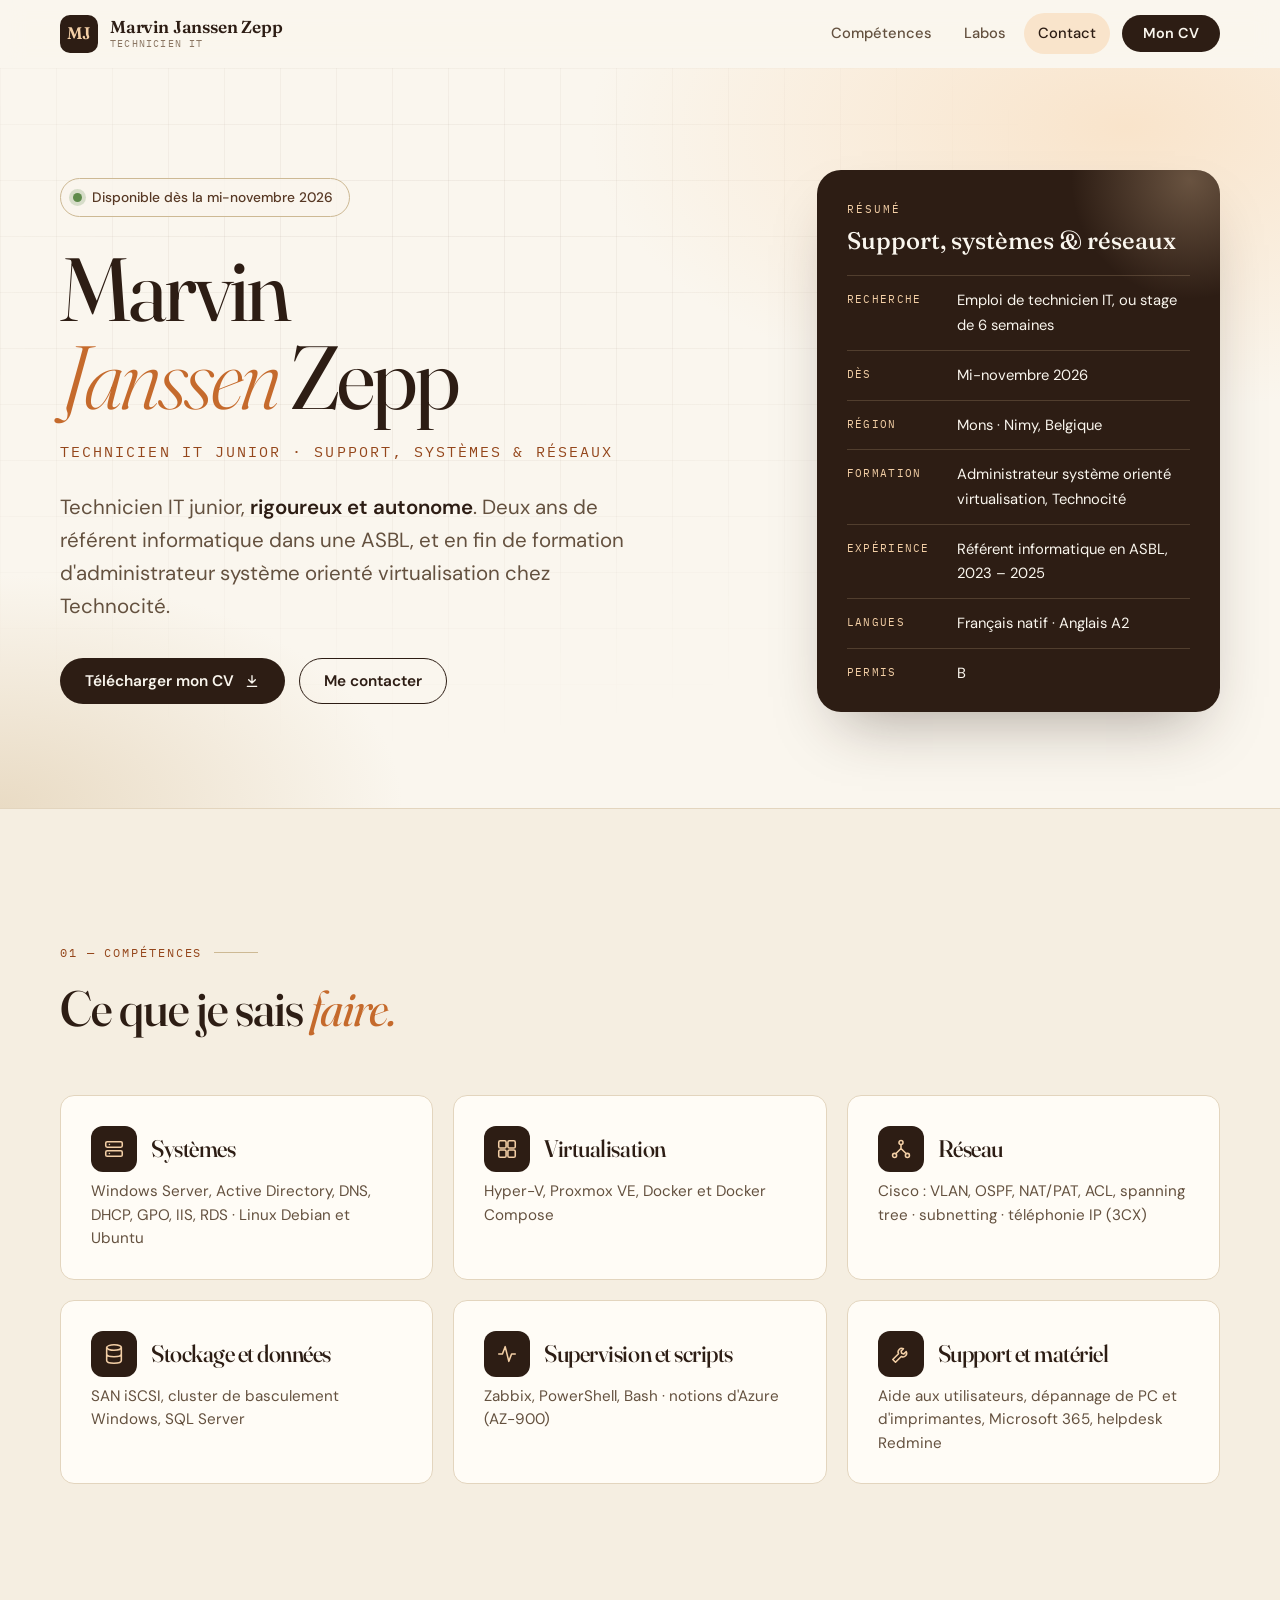
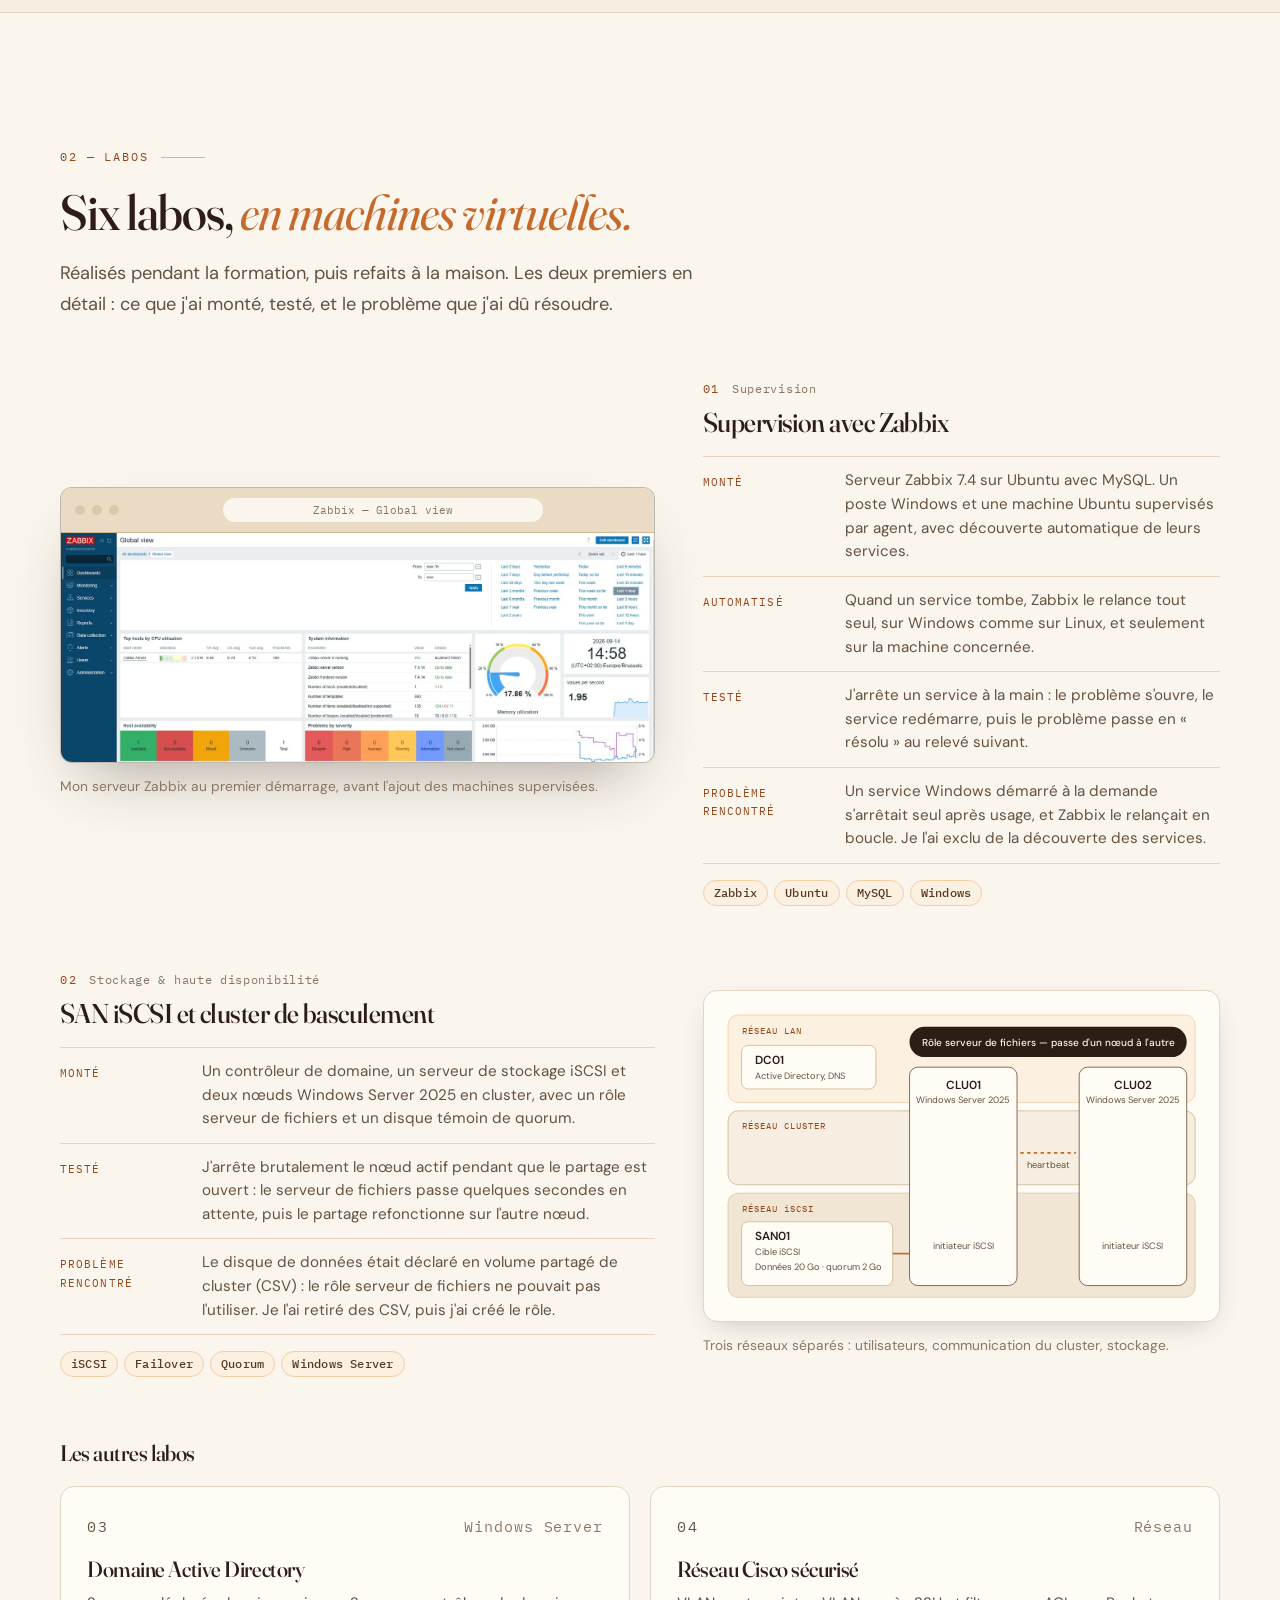
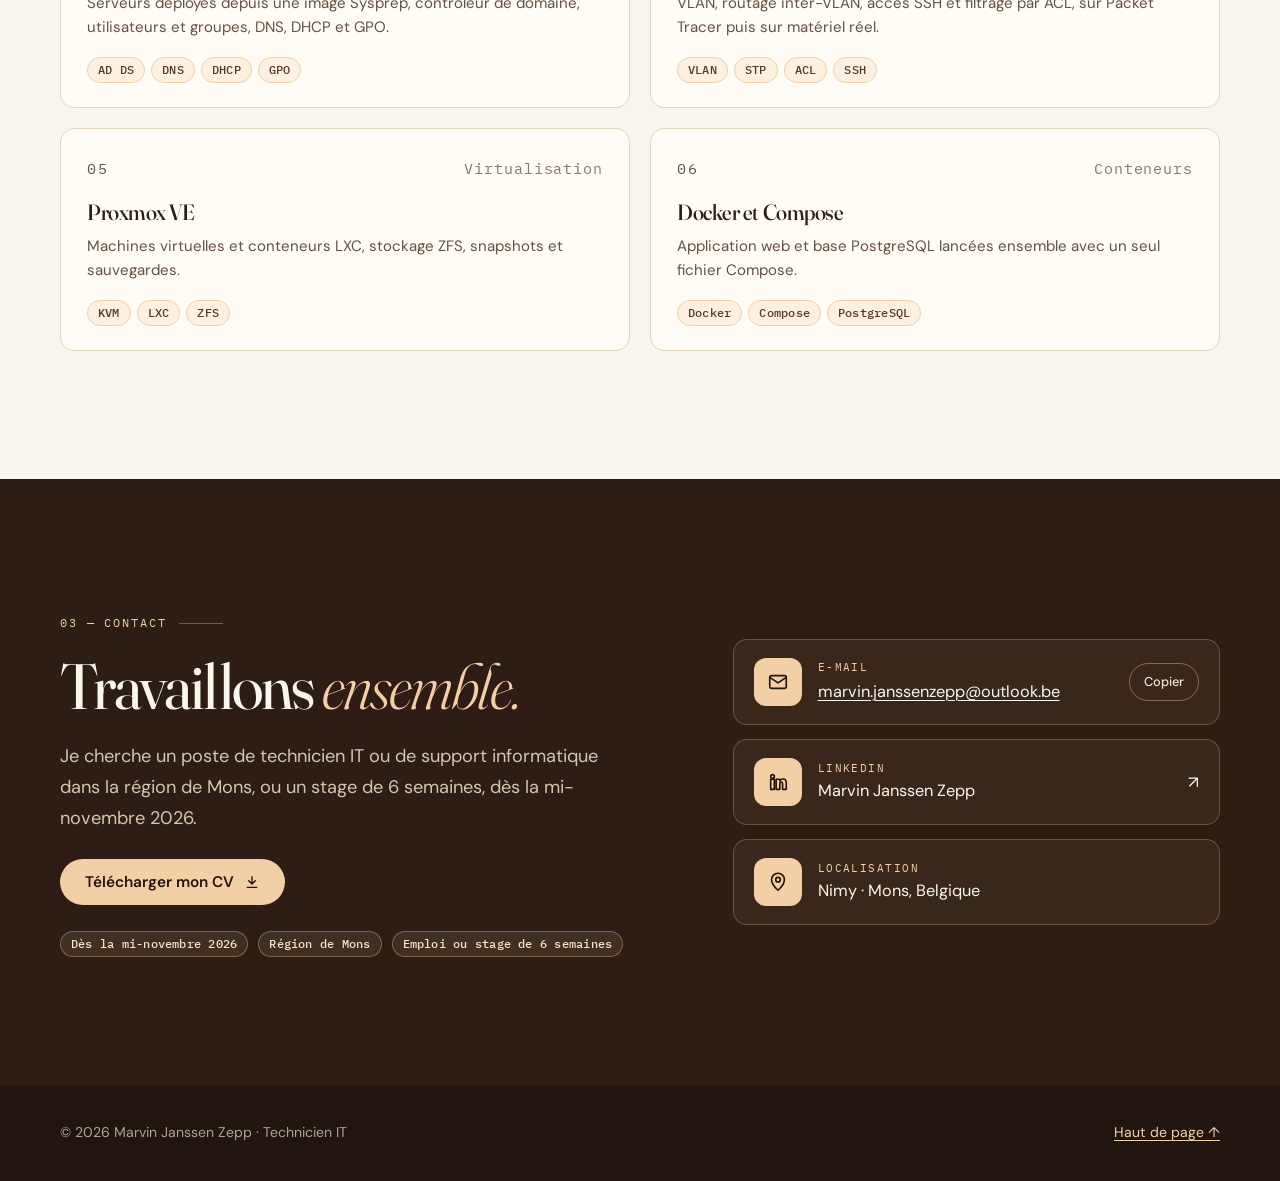
==== index.html @ dc61dc50 "Labos Zabbix et cluster en détail : capture, schéma, test et problème rencontré Co-Authored-By: Clau" ====
<!DOCTYPE html>
<html lang="fr">
<head>
    <meta charset="utf-8">
    <meta name="viewport" content="width=device-width, initial-scale=1">
    <title>Marvin Janssen Zepp — Technicien IT · support et infrastructure</title>
    <meta name="description" content="Portfolio de Marvin Janssen Zepp, technicien IT junior à Mons : Windows Server, Active Directory, Hyper-V, Proxmox, réseau Cisco, Zabbix, Docker. Disponible dès la mi-novembre 2026 pour un emploi ou un stage de 6 semaines.">
    <meta name="author" content="Marvin Janssen Zepp">
    <meta name="theme-color" content="#2D1D14">
    <link rel="canonical" href="https://marvin32165.github.io/Portfolio/">

    <meta property="og:type" content="website">
    <meta property="og:locale" content="fr_BE">
    <meta property="og:site_name" content="Marvin Janssen Zepp — Portfolio">
    <meta property="og:title" content="Marvin Janssen Zepp — Technicien IT · support et infrastructure">
    <meta property="og:description" content="Windows Server, Active Directory, Hyper-V, Proxmox, réseau Cisco, Zabbix, Docker. Technicien IT junior, rigoureux et autonome — disponible dès la mi-novembre 2026.">
    <meta property="og:url" content="https://marvin32165.github.io/Portfolio/">
    <meta property="og:image" content="https://marvin32165.github.io/Portfolio/assets/img/og.png">
    <meta property="og:image:width" content="1200">
    <meta property="og:image:height" content="630">
    <meta name="twitter:card" content="summary_large_image">

    <link rel="icon" href="assets/img/favicon.svg" type="image/svg+xml">

    <link rel="preconnect" href="https://fonts.googleapis.com">
    <link rel="preconnect" href="https://fonts.gstatic.com" crossorigin>
    <link href="https://fonts.googleapis.com/css2?family=DM+Sans:ital,opsz,wght@0,9..40,400;0,9..40,500;0,9..40,600;1,9..40,400&family=Fraunces:ital,opsz,wght@0,9..144,300;0,9..144,400;0,9..144,500;0,9..144,600;1,9..144,300;1,9..144,400&family=IBM+Plex+Mono:wght@400;500&display=swap" rel="stylesheet">
    <link rel="stylesheet" href="assets/css/style.css">

    <script type="application/ld+json">
    {
        "@context": "https://schema.org",
        "@type": "Person",
        "name": "Marvin Janssen Zepp",
        "jobTitle": "Technicien IT — support et infrastructure",
        "email": "mailto:marvin.janssenzepp@outlook.be",
        "url": "https://marvin32165.github.io/Portfolio/",
        "sameAs": ["https://www.linkedin.com/in/marvin-janssen-zepp-205212231"],
        "address": { "@type": "PostalAddress", "postalCode": "7020", "addressLocality": "Nimy (Mons)", "addressCountry": "BE" },
        "knowsLanguage": ["fr", "en"],
        "knowsAbout": ["Windows Server", "Active Directory", "Hyper-V", "Proxmox", "Cisco", "Zabbix", "Docker", "Support informatique"]
    }
    </script>
</head>
<body>
<a class="skip-link" href="#contenu">Aller au contenu</a>

<!-- ═════════ EN-TÊTE ═════════ -->
<header class="site-header">
    <div class="container site-header__inner">
        <a class="brand" href="#top" aria-label="Marvin Janssen Zepp — retour en haut">
            <span class="brand__mark" aria-hidden="true">MJ</span>
            <span class="brand__name">Marvin Janssen Zepp
                <span class="brand__role">Technicien IT</span>
            </span>
        </a>

        <button class="nav-toggle" type="button" aria-expanded="false" aria-controls="nav" aria-label="Ouvrir le menu">
            <span class="nav-toggle__bars" aria-hidden="true"></span>
        </button>

        <nav class="nav" id="nav" aria-label="Navigation principale">
            <ul class="nav__list">
                <li><a class="nav__link" href="#competences">Compétences</a></li>
                <li><a class="nav__link" href="#labos">Labos</a></li>
                <li><a class="nav__link" href="#contact">Contact</a></li>
                <li><a class="btn btn--primary nav__cta" href="assets/cv/CV-Marvin-Janssen-Zepp.pdf" download>Mon CV</a></li>
            </ul>
        </nav>
    </div>
</header>

<main id="contenu">

<!-- ═════════ HÉRO ═════════ -->
<section class="hero" id="top">
    <div class="container">
        <div class="hero__grid">
            <div class="hero__text">
                <p class="hero__status reveal"><i aria-hidden="true"></i> Disponible dès la mi-novembre 2026</p>
                <h1 class="hero__name reveal" style="--d:.05s">Marvin<br><em>Janssen</em> Zepp</h1>
                <p class="hero__role reveal" style="--d:.1s">Technicien IT junior · support, systèmes &amp; réseaux</p>
                <p class="hero__lead reveal" style="--d:.15s">
                    Technicien IT junior, <strong>rigoureux et autonome</strong>. Deux ans de référent informatique
                    dans une ASBL, et en fin de formation d'administrateur système orienté virtualisation chez Technocité.
                </p>
                <div class="hero__actions reveal" style="--d:.2s">
                    <a class="btn btn--primary" href="assets/cv/CV-Marvin-Janssen-Zepp.pdf" download>
                        Télécharger mon CV
                        <svg viewBox="0 0 24 24" fill="none" stroke="currentColor" stroke-width="2" stroke-linecap="round" stroke-linejoin="round" aria-hidden="true"><path d="M12 4v11M7 10l5 5 5-5M5 20h14"/></svg>
                    </a>
                    <a class="btn btn--ghost" href="#contact">Me contacter</a>
                </div>
            </div>

            <aside class="hero__card reveal" style="--d:.18s" aria-label="Résumé du profil">
                <div class="idcard">
                    <p class="idcard__label">Résumé</p>
                    <p class="idcard__title">Support, systèmes &amp; réseaux</p>
                    <dl class="idcard__list">
                        <div><dt class="k">Recherche</dt><dd class="v">Emploi de technicien IT, ou stage de 6 semaines</dd></div>
                        <div><dt class="k">Dès</dt><dd class="v">Mi-novembre 2026</dd></div>
                        <div><dt class="k">Région</dt><dd class="v">Mons · Nimy, Belgique</dd></div>
                        <div><dt class="k">Formation</dt><dd class="v">Administrateur système orienté virtualisation, Technocité</dd></div>
                        <div><dt class="k">Expérience</dt><dd class="v">Référent informatique en ASBL, 2023 – 2025</dd></div>
                        <div><dt class="k">Langues</dt><dd class="v">Français natif · Anglais A2</dd></div>
                        <div><dt class="k">Permis</dt><dd class="v">B</dd></div>
                    </dl>
                </div>
            </aside>
        </div>

    </div>
</section>

<!-- ═════════ COMPÉTENCES ═════════ -->
<section class="section section--beige" id="competences">
    <div class="container">
        <div class="section__head reveal">
            <p class="section__num">01 — Compétences</p>
            <h2 class="section__title">Ce que je sais <em>faire.</em></h2>
        </div>

        <div class="skills">
            <article class="skill skill--compact reveal">
                <div class="skill__head">
                    <span class="skill__ico" aria-hidden="true"><svg viewBox="0 0 24 24" fill="none" stroke="currentColor" stroke-width="1.7" stroke-linecap="round" stroke-linejoin="round"><rect x="3" y="4" width="18" height="6" rx="1.5"/><rect x="3" y="14" width="18" height="6" rx="1.5"/><path d="M7 7h.01M7 17h.01"/></svg></span>
                    <h3>Systèmes</h3>
                </div>
                <p class="skill__desc">Windows Server, Active Directory, DNS, DHCP, GPO, IIS, RDS · Linux Debian et Ubuntu</p>
            </article>
            <article class="skill skill--compact reveal" style="--d:.06s">
                <div class="skill__head">
                    <span class="skill__ico" aria-hidden="true"><svg viewBox="0 0 24 24" fill="none" stroke="currentColor" stroke-width="1.7" stroke-linecap="round" stroke-linejoin="round"><rect x="3" y="3" width="8" height="8" rx="1.5"/><rect x="13" y="3" width="8" height="8" rx="1.5"/><rect x="3" y="13" width="8" height="8" rx="1.5"/><rect x="13" y="13" width="8" height="8" rx="1.5"/></svg></span>
                    <h3>Virtualisation</h3>
                </div>
                <p class="skill__desc">Hyper-V, Proxmox VE, Docker et Docker Compose</p>
            </article>
            <article class="skill skill--compact reveal">
                <div class="skill__head">
                    <span class="skill__ico" aria-hidden="true"><svg viewBox="0 0 24 24" fill="none" stroke="currentColor" stroke-width="1.7" stroke-linecap="round" stroke-linejoin="round"><circle cx="12" cy="5" r="2.2"/><circle cx="5" cy="19" r="2.2"/><circle cx="19" cy="19" r="2.2"/><path d="M12 7.2v4.3M12 11.5l-5.5 5.4M12 11.5l5.5 5.4"/></svg></span>
                    <h3>Réseau</h3>
                </div>
                <p class="skill__desc">Cisco : VLAN, OSPF, NAT/PAT, ACL, spanning tree · subnetting · téléphonie IP (3CX)</p>
            </article>
            <article class="skill skill--compact reveal" style="--d:.06s">
                <div class="skill__head">
                    <span class="skill__ico" aria-hidden="true"><svg viewBox="0 0 24 24" fill="none" stroke="currentColor" stroke-width="1.7" stroke-linecap="round" stroke-linejoin="round"><ellipse cx="12" cy="5" rx="8" ry="3"/><path d="M4 5v14c0 1.7 3.6 3 8 3s8-1.3 8-3V5M4 12c0 1.7 3.6 3 8 3s8-1.3 8-3"/></svg></span>
                    <h3>Stockage et données</h3>
                </div>
                <p class="skill__desc">SAN iSCSI, cluster de basculement Windows, SQL Server</p>
            </article>
            <article class="skill skill--compact reveal">
                <div class="skill__head">
                    <span class="skill__ico" aria-hidden="true"><svg viewBox="0 0 24 24" fill="none" stroke="currentColor" stroke-width="1.7" stroke-linecap="round" stroke-linejoin="round"><path d="M3 12h4l3-8 4 16 3-8h4"/></svg></span>
                    <h3>Supervision et scripts</h3>
                </div>
                <p class="skill__desc">Zabbix, PowerShell, Bash · notions d'Azure (AZ-900)</p>
            </article>
            <article class="skill skill--compact reveal" style="--d:.06s">
                <div class="skill__head">
                    <span class="skill__ico" aria-hidden="true"><svg viewBox="0 0 24 24" fill="none" stroke="currentColor" stroke-width="1.7" stroke-linecap="round" stroke-linejoin="round"><path d="M14.7 6.3a4 4 0 0 0-5.4 5.4L3 18l3 3 6.3-6.3a4 4 0 0 0 5.4-5.4l-2.6 2.6-2.4-.6-.6-2.4z"/></svg></span>
                    <h3>Support et matériel</h3>
                </div>
                <p class="skill__desc">Aide aux utilisateurs, dépannage de PC et d'imprimantes, Microsoft 365, helpdesk Redmine</p>
            </article>
        </div>
    </div>
</section>

<!-- ═════════ LABOS ═════════ -->
<section class="section" id="labos">
    <div class="container">
        <div class="section__head reveal">
            <p class="section__num">02 — Labos</p>
            <h2 class="section__title">Six labos, <em>en machines virtuelles.</em></h2>
            <p class="section__lead">Réalisés pendant la formation, puis refaits à la maison. Les deux premiers en détail : ce que j'ai monté, testé, et le problème que j'ai dû résoudre.</p>
        </div>

        <article class="feature reveal">
            <div class="feature__visual">
                <div class="browser">
                    <div class="browser__bar" aria-hidden="true"><i></i><i></i><i></i><span>Zabbix — Global view</span></div>
                    <img src="assets/img/zabbix-tableau-de-bord.jpg" width="1440" height="555" alt="Tableau de bord de mon serveur Zabbix 7.4 : serveur en fonctionnement, hôte disponible, aucun problème ouvert, graphes de mémoire et de processeur." loading="lazy">
                </div>
                <p class="feature__caption">Mon serveur Zabbix au premier démarrage, avant l'ajout des machines supervisées.</p>
            </div>
            <div class="feature__text">
                <p class="lab__n">01 <span>Supervision</span></p>
                <h3>Supervision avec Zabbix</h3>
                <dl class="feature__facts">
                        <div><dt>Monté</dt><dd>Serveur Zabbix 7.4 sur Ubuntu avec MySQL. Un poste Windows et une machine Ubuntu supervisés par agent, avec découverte automatique de leurs services.</dd></div>
                        <div><dt>Automatisé</dt><dd>Quand un service tombe, Zabbix le relance tout seul, sur Windows comme sur Linux, et seulement sur la machine concernée.</dd></div>
                        <div><dt>Testé</dt><dd>J'arrête un service à la main : le problème s'ouvre, le service redémarre, puis le problème passe en « résolu » au relevé suivant.</dd></div>
                        <div><dt>Problème rencontré</dt><dd>Un service Windows démarré à la demande s'arrêtait seul après usage, et Zabbix le relançait en boucle. Je l'ai exclu de la découverte des services.</dd></div>
                </dl>
                <div class="lab__tags"><span class="tag">Zabbix</span><span class="tag">Ubuntu</span><span class="tag">MySQL</span><span class="tag">Windows</span></div>
            </div>
        </article>

        <article class="feature feature--flip reveal">
            <div class="feature__visual">
                <div class="feature__frame">
                    <svg class="feature__diagram" viewBox="0 0 580 360" role="img" aria-labelledby="schema-cluster-titre">
                            <title id="schema-cluster-titre">Schéma du lab : un contrôleur de domaine et le rôle serveur de fichiers sur le réseau LAN, deux nœuds de cluster reliés par un réseau dédié, et un serveur de stockage iSCSI sur un troisième réseau.</title>
                            <rect class="d-band d-band--lan" x="12" y="12" width="556" height="104" rx="12"/>
                            <rect class="d-band d-band--clu" x="12" y="126" width="556" height="88" rx="12"/>
                            <rect class="d-band d-band--san" x="12" y="224" width="556" height="124" rx="12"/>
                            <text class="d-net" x="28" y="34">RÉSEAU LAN</text>
                            <text class="d-net" x="28" y="148">RÉSEAU CLUSTER</text>
                            <text class="d-net" x="28" y="246">RÉSEAU iSCSI</text>

                            <rect class="d-box" x="28" y="48" width="160" height="52" rx="8"/>
                            <text class="d-name" x="44" y="70">DC01</text>
                            <text class="d-sub" x="44" y="88">Active Directory, DNS</text>

                            <rect class="d-box" x="28" y="258" width="180" height="76" rx="8"/>
                            <text class="d-name" x="44" y="280">SAN01</text>
                            <text class="d-sub" x="44" y="298">Cible iSCSI</text>
                            <text class="d-sub" x="44" y="316">Données 20 Go · quorum 2 Go</text>

                            <rect class="d-node" x="228" y="74" width="128" height="260" rx="10"/>
                            <rect class="d-node" x="430" y="74" width="128" height="260" rx="10"/>
                            <text class="d-name" x="292" y="100" text-anchor="middle">CLU01</text>
                            <text class="d-sub" x="292" y="117" text-anchor="middle">Windows Server 2025</text>
                            <text class="d-name" x="494" y="100" text-anchor="middle">CLU02</text>
                            <text class="d-sub" x="494" y="117" text-anchor="middle">Windows Server 2025</text>

                            <rect class="d-role" x="228" y="26" width="330" height="36" rx="18"/>
                            <text class="d-role-t" x="393" y="49" text-anchor="middle">Rôle serveur de fichiers — passe d'un nœud à l'autre</text>

                            <line class="d-link d-link--hb" x1="360" y1="176" x2="426" y2="176"/>
                            <text class="d-sub" x="393" y="194" text-anchor="middle">heartbeat</text>
                            <text class="d-sub" x="292" y="290" text-anchor="middle">initiateur iSCSI</text>
                            <text class="d-sub" x="494" y="290" text-anchor="middle">initiateur iSCSI</text>
                            <line class="d-link" x1="208" y1="296" x2="228" y2="296"/>
                        </svg>
                </div>
                <p class="feature__caption">Trois réseaux séparés : utilisateurs, communication du cluster, stockage.</p>
            </div>
            <div class="feature__text">
                <p class="lab__n">02 <span>Stockage &amp; haute disponibilité</span></p>
                <h3>SAN iSCSI et cluster de basculement</h3>
                <dl class="feature__facts">
                        <div><dt>Monté</dt><dd>Un contrôleur de domaine, un serveur de stockage iSCSI et deux nœuds Windows Server 2025 en cluster, avec un rôle serveur de fichiers et un disque témoin de quorum.</dd></div>
                        <div><dt>Testé</dt><dd>J'arrête brutalement le nœud actif pendant que le partage est ouvert : le serveur de fichiers passe quelques secondes en attente, puis le partage refonctionne sur l'autre nœud.</dd></div>
                        <div><dt>Problème rencontré</dt><dd>Le disque de données était déclaré en volume partagé de cluster (CSV) : le rôle serveur de fichiers ne pouvait pas l'utiliser. Je l'ai retiré des CSV, puis j'ai créé le rôle.</dd></div>
                </dl>
                <div class="lab__tags"><span class="tag">iSCSI</span><span class="tag">Failover</span><span class="tag">Quorum</span><span class="tag">Windows Server</span></div>
            </div>
        </article>

        <h3 class="labs__sub reveal">Les autres labos</h3>
        <div class="labs labs--four">
            <article class="lab reveal">
                <p class="lab__n">03 <span>Windows Server</span></p>
                <h3>Domaine Active Directory</h3>
                <p>Serveurs déployés depuis une image Sysprep, contrôleur de domaine, utilisateurs et groupes, DNS, DHCP et GPO.</p>
                <div class="lab__tags"><span class="tag">AD DS</span><span class="tag">DNS</span><span class="tag">DHCP</span><span class="tag">GPO</span></div>
            </article>
            <article class="lab reveal" style="--d:.12s">
                <p class="lab__n">04 <span>Réseau</span></p>
                <h3>Réseau Cisco sécurisé</h3>
                <p>VLAN, routage inter-VLAN, accès SSH et filtrage par ACL, sur Packet Tracer puis sur matériel réel.</p>
                <div class="lab__tags"><span class="tag">VLAN</span><span class="tag">STP</span><span class="tag">ACL</span><span class="tag">SSH</span></div>
            </article>
            <article class="lab reveal" style="--d:.06s">
                <p class="lab__n">05 <span>Virtualisation</span></p>
                <h3>Proxmox VE</h3>
                <p>Machines virtuelles et conteneurs LXC, stockage ZFS, snapshots et sauvegardes.</p>
                <div class="lab__tags"><span class="tag">KVM</span><span class="tag">LXC</span><span class="tag">ZFS</span></div>
            </article>
            <article class="lab reveal" style="--d:.12s">
                <p class="lab__n">06 <span>Conteneurs</span></p>
                <h3>Docker et Compose</h3>
                <p>Application web et base PostgreSQL lancées ensemble avec un seul fichier Compose.</p>
                <div class="lab__tags"><span class="tag">Docker</span><span class="tag">Compose</span><span class="tag">PostgreSQL</span></div>
            </article>
        </div>
    </div>
</section>

<!-- ═════════ CONTACT ═════════ -->
<section class="section section--dark" id="contact">
    <div class="container">
        <div class="contact">
            <div class="reveal">
                <p class="section__num">03 — Contact</p>
                <h2 class="contact__title">Travaillons <em>ensemble.</em></h2>
                <p class="contact__lead">Je cherche un poste de technicien IT ou de support informatique dans la région de Mons, ou un stage de 6 semaines, dès la mi-novembre 2026.</p>
                <p class="contact__cv"><a class="btn btn--peach" href="assets/cv/CV-Marvin-Janssen-Zepp.pdf" download>Télécharger mon CV <svg viewBox="0 0 24 24" fill="none" stroke="currentColor" stroke-width="2" stroke-linecap="round" stroke-linejoin="round" aria-hidden="true"><path d="M12 4v11M7 10l5 5 5-5M5 20h14"/></svg></a></p>
                <div class="contact__avail">
                    <span class="tag">Dès la mi-novembre 2026</span>
                    <span class="tag">Région de Mons</span>
                    <span class="tag">Emploi ou stage de 6 semaines</span>
                </div>
            </div>

            <ul class="contact__list reveal" style="--d:.1s">
                <li class="contact__item">
                    <span class="contact__ico" aria-hidden="true"><svg viewBox="0 0 24 24" fill="none" stroke="currentColor" stroke-width="1.8" stroke-linecap="round" stroke-linejoin="round"><rect x="3" y="5" width="18" height="14" rx="2"/><path d="M3 7l9 6 9-6"/></svg></span>
                    <div><p class="contact__k">E-mail</p><a class="contact__v" style="color:inherit" href="mailto:marvin.janssenzepp@outlook.be">marvin.janssenzepp@outlook.be</a></div>
                    <button class="copy-btn" type="button" data-copy="marvin.janssenzepp@outlook.be" hidden>Copier</button>
                </li>
                <li>
                    <a class="contact__item" href="https://www.linkedin.com/in/marvin-janssen-zepp-205212231" target="_blank" rel="noopener noreferrer">
                        <span class="contact__ico" aria-hidden="true"><svg viewBox="0 0 24 24" fill="none" stroke="currentColor" stroke-width="1.8" stroke-linecap="round" stroke-linejoin="round"><path d="M4 9h4v11H4zM6 4a2 2 0 1 1 0 4 2 2 0 0 1 0-4zM10 9h4v1.6c.7-1.1 2-1.9 3.6-1.9 3 0 3.4 2 3.4 4.5V20h-4v-5.7c0-1.3-.2-2.3-1.6-2.3s-1.4 1.1-1.4 2.3V20h-4z"/></svg></span>
                        <div><p class="contact__k">LinkedIn</p><p class="contact__v">Marvin Janssen Zepp<span class="sr-only"> (nouvel onglet)</span></p></div>
                        <span aria-hidden="true">↗</span>
                    </a>
                </li>
                <li class="contact__item">
                    <span class="contact__ico" aria-hidden="true"><svg viewBox="0 0 24 24" fill="none" stroke="currentColor" stroke-width="1.8" stroke-linecap="round" stroke-linejoin="round"><path d="M12 21s7-6.2 7-11.5A7 7 0 0 0 5 9.5C5 14.8 12 21 12 21z"/><circle cx="12" cy="9.5" r="2.5"/></svg></span>
                    <div><p class="contact__k">Localisation</p><p class="contact__v">Nimy · Mons, Belgique</p></div>
                </li>
            </ul>
        </div>
    </div>
</section>

</main>

<!-- ═════════ PIED DE PAGE ═════════ -->
<footer class="site-footer">
    <div class="container site-footer__inner">
        <p>© <span id="year">2026</span> Marvin Janssen Zepp · Technicien IT</p>
        <p class="site-footer__links"><a href="#top">Haut de page ↑</a></p>
    </div>
</footer>

<script src="assets/js/main.js" defer></script>
</body>
</html>
---- assets/css/style.css ----
/* ══════════════════════════════════════════════════════════════════
   PORTFOLIO — Marvin Janssen Zepp
   Palette : brun, blanc cassé, orange pâle, beige.
   Aucune dépendance, aucun build. Un seul fichier de style.

   Sommaire
     1. Jetons (couleurs, typographie, espacements)
     2. Base
     3. Composants génériques
     4. En-tête & navigation
     5. Héro
     6. Sections : profil, compétences, parcours, projet, labos, méthode, contact
     7. Pied de page
     8. Mouvement & accessibilité
     9. Responsive
    10. Impression
   ══════════════════════════════════════════════════════════════════ */

/* ── 1. Jetons ─────────────────────────────────────────────────── */
:root {
    /* Bruns */
    --brown-950: #221510;
    --brown-900: #2D1D14;
    --brown-800: #3D281A;
    --brown-700: #573824;
    --brown-600: #76503A;

    /* Blanc cassé & beiges */
    --cream:     #FAF6EE;
    --cream-2:   #F5EEE1;
    --beige:     #E9DBC4;
    --beige-2:   #DBC8AA;
    --line:      #E3D5BE;
    --line-2:    #CDB994;

    /* Orange pâle & accent */
    --peach:     #F3CFA6;
    --peach-2:   #F9E4CB;
    --peach-3:   #FCF0E1;
    --orange:    #C56A2C;   /* accent : filets, puces, gros titres */
    --orange-ink:#94461B;   /* accent en texte sur fond clair (contraste ≥ 6:1) */

    /* Encre */
    --ink:       #2A1B12;
    --ink-soft:  #64513F;   /* contraste ≥ 6:1 sur --cream */
    --ink-faint: #8A7562;

    /* Typographie */
    --font-display: 'Fraunces', 'Iowan Old Style', 'Palatino Linotype', Georgia, serif;
    --font-body:    'DM Sans', system-ui, -apple-system, 'Segoe UI', sans-serif;
    --font-mono:    'IBM Plex Mono', ui-monospace, 'Cascadia Code', Consolas, monospace;

    /* Gabarit */
    --measure: 1160px;
    --gutter: clamp(20px, 4vw, 40px);
    --section-y: clamp(72px, 10vw, 128px);
    --r-sm: 6px;
    --r:    14px;
    --r-lg: 24px;

    --shadow-sm: 0 1px 2px rgba(45, 29, 20, .08);
    --shadow:    0 10px 30px -12px rgba(45, 29, 20, .28);
    --shadow-lg: 0 30px 60px -24px rgba(45, 29, 20, .38);

    --header-h: 68px;
}

/* ── 2. Base ───────────────────────────────────────────────────── */
*, *::before, *::after { box-sizing: border-box; }
* { margin: 0; }

html {
    scroll-padding-top: calc(var(--header-h) + 16px);
    -webkit-text-size-adjust: 100%;
    text-size-adjust: 100%;
}
@media (prefers-reduced-motion: no-preference) { html { scroll-behavior: smooth; } }

body {
    font-family: var(--font-body);
    font-size: 1.0625rem;
    line-height: 1.68;
    color: var(--ink);
    background: var(--cream);
    -webkit-font-smoothing: antialiased;
    text-rendering: optimizeLegibility;
}

img, svg { display: block; max-width: 100%; }
img { height: auto; }
a { color: var(--orange-ink); text-underline-offset: 3px; text-decoration-thickness: 1px; }
a:hover { color: var(--brown-800); }
ul, ol { padding: 0; list-style: none; }
button { font: inherit; color: inherit; cursor: pointer; }

::selection { background: var(--peach); color: var(--brown-950); }

:focus-visible {
    outline: 2px solid var(--orange);
    outline-offset: 3px;
    border-radius: 3px;
}

h1, h2, h3, h4 {
    font-family: var(--font-display);
    font-weight: 500;
    line-height: 1.1;
    letter-spacing: -.02em;
    color: var(--brown-900);
    font-variation-settings: 'opsz' 96;
}

.skip-link {
    position: absolute; left: 16px; top: -60px; z-index: 200;
    background: var(--brown-900); color: var(--cream);
    padding: 10px 16px; border-radius: var(--r-sm); text-decoration: none;
    transition: top .15s ease;
}
.skip-link:focus { top: 12px; }

.container { width: 100%; max-width: calc(var(--measure) + var(--gutter) * 2); margin: 0 auto; padding: 0 var(--gutter); }

.sr-only {
    position: absolute; width: 1px; height: 1px; padding: 0; margin: -1px;
    overflow: hidden; clip: rect(0 0 0 0); white-space: nowrap; border: 0;
}

/* ── 3. Composants génériques ──────────────────────────────────── */
.eyebrow {
    font-family: var(--font-mono);
    font-size: .74rem;
    font-weight: 500;
    letter-spacing: .16em;
    text-transform: uppercase;
    color: var(--orange-ink);
}

.section { padding: var(--section-y) 0; position: relative; }
.section--beige { background: var(--cream-2); border-block: 1px solid var(--line); }
.section--dark  { background: var(--brown-900); color: var(--peach-2); }
.section--dark h2, .section--dark h3 { color: var(--cream); }
.section--dark .eyebrow { color: var(--peach); }

.section__head { max-width: 46rem; margin-bottom: clamp(36px, 5vw, 60px); }
.section__num {
    display: inline-flex; align-items: center; gap: 12px;
    font-family: var(--font-mono); font-size: .74rem; letter-spacing: .16em;
    text-transform: uppercase; color: var(--orange-ink); margin-bottom: 18px;
}
.section__num::after { content: ""; width: 44px; height: 1px; background: var(--line-2); }
.section--dark .section__num { color: var(--peach); }
.section--dark .section__num::after { background: rgba(243, 207, 166, .35); }
.section__title { font-size: clamp(2rem, 4.4vw, 3.1rem); margin-bottom: 18px; }
.section__title em { font-style: italic; color: var(--orange); font-weight: 400; }
.section__lead { font-size: 1.14rem; color: var(--ink-soft); max-width: 40rem; }
.section--dark .section__lead { color: rgba(249, 228, 203, .82); }

.btn {
    display: inline-flex; align-items: center; justify-content: center; gap: 10px;
    padding: 14px 24px; border-radius: 999px;
    font-family: var(--font-body); font-weight: 600; font-size: .96rem; line-height: 1;
    text-decoration: none; border: 1.5px solid transparent;
    transition: background .18s ease, color .18s ease, border-color .18s ease, transform .18s ease;
}
.btn svg { width: 16px; height: 16px; flex-shrink: 0; transition: transform .18s ease; }
.btn:hover svg { transform: translateX(3px); }
.btn--primary { background: var(--brown-900); color: var(--cream); }
.btn--primary:hover { background: var(--orange-ink); color: #fff; }
.btn--ghost { border-color: var(--brown-900); color: var(--brown-900); background: transparent; }
.btn--ghost:hover { background: var(--brown-900); color: var(--cream); }
.btn--peach { background: var(--peach); color: var(--brown-950); }
.btn--peach:hover { background: var(--peach-2); color: var(--brown-950); }
.btn--outline-light { border-color: rgba(250, 246, 238, .45); color: var(--cream); }
.btn--outline-light:hover { border-color: var(--peach); color: var(--peach); }

.tag {
    display: inline-block; font-family: var(--font-mono); font-size: .72rem; font-weight: 500;
    padding: 4px 10px; border-radius: 999px;
    background: var(--peach-3); color: var(--brown-700); border: 1px solid var(--peach);
    letter-spacing: .02em; line-height: 1.4;
}
.tag--plain { background: var(--cream-2); border-color: var(--line); color: var(--ink-soft); }

/* ── 4. En-tête & navigation ───────────────────────────────────── */
.site-header {
    position: sticky; top: 0; z-index: 100; height: var(--header-h);
    background: rgba(250, 246, 238, .86);
    -webkit-backdrop-filter: saturate(1.4) blur(12px);
    backdrop-filter: saturate(1.4) blur(12px);
    border-bottom: 1px solid transparent;
    transition: border-color .2s ease, box-shadow .2s ease;
}
.site-header.is-scrolled { border-bottom-color: var(--line); box-shadow: 0 6px 20px -16px rgba(45, 29, 20, .5); }
.site-header__inner { height: 100%; display: flex; align-items: center; justify-content: space-between; gap: 24px; }

.brand { display: inline-flex; align-items: center; gap: 12px; text-decoration: none; color: var(--brown-900); }
.brand__mark {
    width: 38px; height: 38px; border-radius: 10px; flex-shrink: 0;
    background: var(--brown-900); color: var(--peach);
    display: grid; place-items: center;
    font-family: var(--font-display); font-size: 1.05rem; font-weight: 600; letter-spacing: -.02em;
}
.brand__name { font-family: var(--font-display); font-weight: 600; font-size: 1.08rem; letter-spacing: -.01em; line-height: 1.1; }
.brand__role { display: block; font-family: var(--font-mono); font-size: .62rem; font-weight: 400; letter-spacing: .12em; text-transform: uppercase; color: var(--ink-faint); margin-top: 3px; }

.nav__list { display: flex; align-items: center; gap: 4px; }
.nav__link {
    position: relative; display: block; padding: 8px 14px; border-radius: 999px;
    font-size: .92rem; font-weight: 500; color: var(--ink-soft); text-decoration: none;
    transition: color .15s ease, background .15s ease;
}
.nav__link:hover { color: var(--brown-900); background: var(--cream-2); }
.nav__link[aria-current="true"] { color: var(--brown-900); background: var(--peach-2); }
.nav__cta { margin-left: 8px; padding: 10px 20px; font-size: .9rem; }

.nav-toggle {
    display: none; width: 44px; height: 44px; border-radius: 12px; border: 1px solid var(--line-2);
    background: var(--cream); align-items: center; justify-content: center;
}
.nav-toggle__bars, .nav-toggle__bars::before, .nav-toggle__bars::after {
    display: block; width: 18px; height: 2px; background: var(--brown-900); border-radius: 2px;
    transition: transform .2s ease, opacity .2s ease;
}
.nav-toggle__bars { position: relative; }
.nav-toggle__bars::before, .nav-toggle__bars::after { content: ""; position: absolute; left: 0; }
.nav-toggle__bars::before { top: -6px; }
.nav-toggle__bars::after  { top: 6px; }
.nav-toggle[aria-expanded="true"] .nav-toggle__bars { background: transparent; }
.nav-toggle[aria-expanded="true"] .nav-toggle__bars::before { top: 0; transform: rotate(45deg); }
.nav-toggle[aria-expanded="true"] .nav-toggle__bars::after  { top: 0; transform: rotate(-45deg); }

/* ── 5. Héro ───────────────────────────────────────────────────── */
.hero {
    position: relative; overflow: hidden;
    padding: clamp(56px, 8vw, 104px) 0 clamp(64px, 8vw, 96px);
    background:
        radial-gradient(60% 55% at 88% 8%, var(--peach-2) 0%, rgba(249, 228, 203, 0) 70%),
        radial-gradient(45% 45% at 0% 100%, var(--beige) 0%, rgba(233, 219, 196, 0) 70%),
        var(--cream);
}
/* quadrillage discret, comme un plan d'adressage */
.hero::before {
    content: ""; position: absolute; inset: 0; pointer-events: none;
    background-image:
        linear-gradient(to right, rgba(87, 56, 36, .06) 1px, transparent 1px),
        linear-gradient(to bottom, rgba(87, 56, 36, .06) 1px, transparent 1px);
    background-size: 56px 56px;
    -webkit-mask-image: radial-gradient(70% 80% at 30% 30%, #000 20%, transparent 78%);
    mask-image: radial-gradient(70% 80% at 30% 30%, #000 20%, transparent 78%);
}
.hero__grid { position: relative; display: grid; grid-template-columns: minmax(0, 1.35fr) minmax(0, .8fr); gap: clamp(32px, 6vw, 80px); align-items: center; }

.hero__status {
    display: inline-flex; align-items: center; gap: 10px; padding: 7px 16px 7px 12px;
    border: 1px solid var(--line-2); border-radius: 999px; background: rgba(250, 246, 238, .8);
    font-size: .86rem; color: var(--brown-700); font-weight: 500; margin-bottom: 28px;
}
.hero__status i {
    width: 9px; height: 9px; border-radius: 50%; background: #5E8A4A;
    box-shadow: 0 0 0 4px rgba(94, 138, 74, .22);
}
.hero__name {
    font-size: clamp(2.9rem, 7.6vw, 5.6rem);
    font-weight: 400; letter-spacing: -.035em; line-height: .98;
    margin-bottom: 20px;
}
.hero__name em { font-style: italic; color: var(--orange); font-weight: 300; }
.hero__role {
    font-family: var(--font-mono); font-size: clamp(.8rem, 1.3vw, .92rem); letter-spacing: .14em;
    text-transform: uppercase; color: var(--orange-ink); margin-bottom: 26px;
}
.hero__lead { font-size: clamp(1.08rem, 1.7vw, 1.28rem); color: var(--ink-soft); max-width: 36rem; line-height: 1.6; }
.hero__lead strong { color: var(--brown-900); font-weight: 600; }
.hero__actions { display: flex; flex-wrap: wrap; gap: 14px; margin-top: 36px; }

.idcard {
    position: relative; background: var(--brown-900); color: var(--peach-2);
    border-radius: var(--r-lg); padding: 30px 30px 26px; box-shadow: var(--shadow-lg);
    isolation: isolate; overflow: hidden;
}
.idcard::before {
    content: ""; position: absolute; z-index: -1; width: 240px; height: 240px; border-radius: 50%;
    right: -90px; top: -110px; background: radial-gradient(circle, rgba(243, 207, 166, .3), rgba(243, 207, 166, 0) 70%);
}
.idcard__label { font-family: var(--font-mono); font-size: .68rem; letter-spacing: .18em; text-transform: uppercase; color: var(--peach); }
.idcard__title { font-family: var(--font-display); font-size: 1.5rem; font-weight: 500; color: var(--cream); margin: 8px 0 20px; line-height: 1.2; }
.idcard__list { display: grid; margin: 0; }
.idcard__list > div { display: grid; grid-template-columns: 96px 1fr; gap: 14px; padding: 12px 0; border-top: 1px solid rgba(243, 207, 166, .18); font-size: .92rem; }
.idcard__list > div:last-child { padding-bottom: 0; }
.idcard__list dt { font-family: var(--font-mono); font-size: .66rem; letter-spacing: .12em; text-transform: uppercase; color: var(--peach); padding-top: 3px; }
.idcard__list dd { margin: 0; color: var(--cream); }

.stats { position: relative; margin-top: clamp(48px, 7vw, 80px); display: grid; grid-template-columns: repeat(4, minmax(0, 1fr)); border-top: 1px solid var(--line-2); }
.stat { padding: 26px 24px 0 0; }
.stat + .stat { padding-left: 24px; border-left: 1px solid var(--line); }
.stat__n { font-family: var(--font-display); font-size: clamp(2rem, 4vw, 3rem); font-weight: 400; color: var(--brown-900); letter-spacing: -.03em; line-height: 1; }
.stat__n small { font-size: .5em; color: var(--orange); font-weight: 500; margin-left: 2px; }
.stat__l { margin-top: 8px; font-size: .88rem; color: var(--ink-soft); line-height: 1.45; }

/* ── 6. Sections ───────────────────────────────────────────────── */

/* Profil */
.about { display: grid; grid-template-columns: minmax(0, 1.1fr) minmax(0, .9fr); gap: clamp(32px, 6vw, 88px); align-items: start; }
.about__text p { color: var(--ink-soft); margin-bottom: 1.15em; max-width: 38rem; }
.about__text p:first-child { font-size: 1.22rem; color: var(--ink); line-height: 1.55; }
.about__text strong { color: var(--brown-900); font-weight: 600; }
.values { display: grid; gap: 14px; }
.value { display: grid; grid-template-columns: 44px 1fr; gap: 16px; padding: 20px; border: 1px solid var(--line); border-radius: var(--r); background: #FFFCF6; }
.value__ico { width: 44px; height: 44px; border-radius: 12px; background: var(--peach-2); color: var(--orange-ink); display: grid; place-items: center; }
.value__ico svg { width: 22px; height: 22px; }
.value h3 { font-family: var(--font-body); font-size: 1rem; font-weight: 600; letter-spacing: 0; margin-bottom: 4px; color: var(--brown-900); }
.value p { font-size: .92rem; color: var(--ink-soft); line-height: 1.55; }

/* Compétences */
.skills { display: grid; grid-template-columns: repeat(2, minmax(0, 1fr)); gap: 20px; }
.skills:has(.skill--compact) { grid-template-columns: repeat(3, minmax(0, 1fr)); }
.skill--compact { padding: 24px 24px 22px; }
.skill--compact h3 { font-size: 1.28rem; }
.skill--compact .skill__desc { margin: 6px 0 0; font-size: .95rem; line-height: 1.55; }
.contact__cv { margin-top: 26px; }
.skill { background: #FFFCF6; border: 1px solid var(--line); border-radius: var(--r); padding: 30px 30px 28px; transition: border-color .2s ease, transform .2s ease, box-shadow .2s ease; }
.skill:hover { border-color: var(--line-2); transform: translateY(-3px); box-shadow: var(--shadow); }
.skill__head { display: flex; align-items: center; gap: 14px; margin-bottom: 8px; }
.skill__ico { width: 46px; height: 46px; border-radius: 12px; background: var(--brown-900); color: var(--peach); display: grid; place-items: center; flex-shrink: 0; }
.skill__ico svg { width: 22px; height: 22px; }
.skill h3 { font-size: 1.5rem; font-weight: 500; }
.skill__desc { color: var(--ink-soft); font-size: .96rem; margin-bottom: 18px; }
.skill__list { display: grid; gap: 0; border-top: 1px solid var(--line); }
.skill__list li { display: flex; gap: 12px; padding: 10px 0; border-bottom: 1px solid var(--line); font-size: .95rem; line-height: 1.5; }
.skill__list li:last-child { border-bottom: none; padding-bottom: 0; }
.skill__list li::before { content: ""; flex-shrink: 0; width: 7px; height: 7px; margin-top: .55em; border-radius: 50%; background: var(--orange); }
.skill__list b { font-weight: 600; color: var(--brown-900); }
.skill__list span { color: var(--ink-soft); }

.langs { margin-top: 20px; display: grid; grid-template-columns: repeat(3, minmax(0, 1fr)); gap: 20px; }
.mini { border: 1px solid var(--line); border-radius: var(--r); padding: 20px 24px; background: var(--cream); }
.mini__label { font-family: var(--font-mono); font-size: .68rem; letter-spacing: .16em; text-transform: uppercase; color: var(--orange-ink); margin-bottom: 10px; }
.mini ul { display: grid; gap: 6px; }
.mini li { font-size: .95rem; display: flex; justify-content: space-between; gap: 10px; }
.mini li span { color: var(--ink-faint); font-size: .86rem; }

/* Parcours */
.timeline { position: relative; display: grid; gap: 0; }
.timeline::before { content: ""; position: absolute; left: 6px; top: 8px; bottom: 8px; width: 1px; background: var(--line-2); }
.tl { position: relative; display: grid; grid-template-columns: 200px minmax(0, 1fr); gap: 20px 40px; padding: 0 0 clamp(36px, 5vw, 56px) 40px; }
.tl:last-child { padding-bottom: 0; }
.tl::before { content: ""; position: absolute; left: 0; top: 8px; width: 13px; height: 13px; border-radius: 50%; background: var(--cream); border: 3px solid var(--orange); }
.tl__when { font-family: var(--font-mono); font-size: .8rem; letter-spacing: .04em; color: var(--orange-ink); padding-top: 4px; line-height: 1.5; }
.tl__when span { display: block; color: var(--ink-faint); font-size: .74rem; margin-top: 2px; letter-spacing: .02em; }
.tl__card { background: #FFFCF6; border: 1px solid var(--line); border-radius: var(--r); padding: 28px 30px; }
.tl__card h3 { font-size: 1.55rem; margin-bottom: 4px; }
.tl__org { color: var(--ink-soft); font-size: .95rem; margin-bottom: 16px; }
.tl__org b { color: var(--brown-700); font-weight: 600; }
.tl__list { display: grid; gap: 8px; }
.tl__list li { position: relative; padding-left: 22px; font-size: .96rem; color: var(--ink); line-height: 1.55; }
.tl__list li::before { content: ""; position: absolute; left: 0; top: .7em; width: 10px; height: 1.5px; background: var(--orange); }
.tl__tags { display: flex; flex-wrap: wrap; gap: 6px; margin-top: 20px; }

/* Projet phare */
.flagship { display: grid; grid-template-columns: minmax(0, .85fr) minmax(0, 1.15fr); gap: clamp(32px, 5vw, 72px); align-items: center; }
.flagship__text h3 { font-size: clamp(1.7rem, 3vw, 2.3rem); color: var(--cream); margin-bottom: 16px; }
.flagship__text p { color: rgba(249, 228, 203, .84); margin-bottom: 1em; }
.flagship__facts { display: grid; grid-template-columns: repeat(3, 1fr); gap: 1px; background: rgba(243, 207, 166, .2); border: 1px solid rgba(243, 207, 166, .2); border-radius: var(--r); overflow: hidden; margin: 28px 0; }
.flagship__facts div { background: var(--brown-800); padding: 16px 18px; }
.flagship__facts b { display: block; font-family: var(--font-display); font-size: 1.9rem; font-weight: 400; color: var(--peach); line-height: 1; letter-spacing: -.02em; }
.flagship__facts span { font-size: .8rem; color: rgba(249, 228, 203, .75); }
.flagship__points { display: grid; gap: 12px; margin: 24px 0 28px; }
.flagship__points li { position: relative; padding-left: 26px; font-size: .98rem; color: rgba(249, 228, 203, .9); }
.flagship__points li::before { content: ""; position: absolute; left: 0; top: .62em; width: 12px; height: 1.5px; background: var(--peach); }
.flagship__points b { color: var(--cream); font-weight: 600; }
.flagship__note { font-size: .84rem; color: rgba(249, 228, 203, .6); border-top: 1px solid rgba(243, 207, 166, .18); padding-top: 16px; margin-top: 8px; }

.shots { position: relative; }
.browser { background: var(--cream); border-radius: 12px; overflow: hidden; box-shadow: var(--shadow-lg); border: 1px solid rgba(0, 0, 0, .25); }
.browser__bar { display: flex; align-items: center; gap: 7px; padding: 10px 14px; background: var(--beige); border-bottom: 1px solid var(--line-2); }
.browser__bar i { width: 10px; height: 10px; border-radius: 50%; background: var(--beige-2); }
.browser__bar span { margin-left: 10px; flex: 1; text-align: center; font-family: var(--font-mono); font-size: .68rem; color: var(--ink-faint); background: var(--cream); border-radius: 999px; padding: 3px 12px; max-width: 320px; margin-inline: auto; }
.browser img { width: 100%; }
.shots__tabs { display: flex; gap: 8px; margin-bottom: 16px; flex-wrap: wrap; }
.shots__tab { padding: 8px 16px; border-radius: 999px; border: 1px solid rgba(243, 207, 166, .35); background: transparent; color: var(--peach-2); font-size: .86rem; font-weight: 500; transition: background .15s ease, color .15s ease, border-color .15s ease; }
.shots__tab:hover { border-color: var(--peach); }
.shots__tab[aria-selected="true"] { background: var(--peach); color: var(--brown-950); border-color: var(--peach); }
.shots__panel[hidden] { display: none; }
.shots__caption { margin-top: 14px; font-size: .84rem; color: rgba(249, 228, 203, .7); }

/* Labos */
.labs { display: grid; grid-template-columns: repeat(3, minmax(0, 1fr)); gap: 20px; }
.lab { display: flex; flex-direction: column; background: #FFFCF6; border: 1px solid var(--line); border-radius: var(--r); padding: 28px 26px 24px; transition: border-color .2s ease, transform .2s ease, box-shadow .2s ease; }
.lab:hover { border-color: var(--line-2); transform: translateY(-3px); box-shadow: var(--shadow); }
.lab__n { font-family: var(--font-mono); font-size: .72rem; letter-spacing: .14em; color: var(--orange-ink); margin-bottom: 18px; display: flex; justify-content: space-between; align-items: center; }
.lab__n span { color: var(--ink-faint); letter-spacing: .06em; }
.lab h3 { font-size: 1.38rem; margin-bottom: 10px; }
.lab p { font-size: .94rem; color: var(--ink-soft); line-height: 1.6; flex: 1; }
.lab__did { margin-top: 16px; padding-top: 14px; border-top: 1px dashed var(--line-2); font-size: .86rem; color: var(--brown-700); line-height: 1.5; }
.lab__did b { font-weight: 600; color: var(--brown-900); }
.lab__tags { display: flex; flex-wrap: wrap; gap: 6px; margin-top: 18px; }

/* Labos détaillés */
.feature { display: grid; grid-template-columns: minmax(0, 1.15fr) minmax(0, 1fr); gap: clamp(24px, 4vw, 48px); align-items: center; margin-bottom: clamp(40px, 6vw, 64px); }
.feature--flip .feature__visual { order: 2; }
.feature__caption { margin-top: 12px; font-size: .86rem; color: var(--ink-faint); }
.feature__frame { background: #FFFCF6; border: 1px solid var(--line); border-radius: var(--r); padding: 14px; box-shadow: var(--shadow); }
.feature__diagram { display: block; width: 100%; height: auto; }
.feature__text h3 { font-size: 1.7rem; margin-bottom: 18px; }
.feature__text .lab__n { justify-content: flex-start; gap: 12px; margin-bottom: 10px; }
.feature__facts { margin: 0; display: grid; border-top: 1px solid var(--line); }
.feature__facts > div { display: grid; grid-template-columns: 128px 1fr; gap: 14px; padding: 12px 0; border-bottom: 1px solid var(--line); }
.feature__facts dt { font-family: var(--font-mono); font-size: .68rem; letter-spacing: .1em; text-transform: uppercase; color: var(--orange-ink); padding-top: 4px; }
.feature__facts dd { margin: 0; font-size: .95rem; line-height: 1.55; color: var(--ink-soft); }
.feature__text .lab__tags { margin-top: 16px; }
.labs__sub { font-size: 1.4rem; margin: 8px 0 20px; }
.labs--four { grid-template-columns: repeat(2, minmax(0, 1fr)); }

/* Schéma du cluster */
.d-band { stroke-width: 1; }
.d-band--lan { fill: var(--peach-3); stroke: var(--peach); }
.d-band--clu { fill: var(--cream-2); stroke: var(--line-2); }
.d-band--san { fill: #F1E6D4; stroke: var(--beige-2); }
.d-net { font-family: var(--font-mono); font-size: 10.5px; letter-spacing: .12em; fill: var(--orange-ink); }
.d-box, .d-node { fill: #FFFCF6; stroke: var(--line-2); stroke-width: 1; }
.d-node { stroke: var(--brown-600); }
.d-name { font-family: var(--font-body); font-size: 14px; font-weight: 600; fill: var(--brown-900); }
.d-sub { font-family: var(--font-body); font-size: 11px; fill: var(--ink-soft); }
.d-role { fill: var(--brown-900); }
.d-role-t { font-family: var(--font-body); font-size: 12px; font-weight: 500; fill: var(--cream); }
.d-link { stroke: var(--orange); stroke-width: 2; }
.d-link--hb { stroke-dasharray: 4 4; }

/* Méthode */
.method { display: grid; grid-template-columns: repeat(4, minmax(0, 1fr)); gap: 0; border: 1px solid var(--line-2); border-radius: var(--r); overflow: hidden; background: #FFFCF6; }
.method__step { padding: 30px 26px; border-left: 1px solid var(--line); }
.method__step:first-child { border-left: none; }
.method__n { font-family: var(--font-display); font-size: 2.6rem; font-weight: 300; color: var(--peach); line-height: 1; margin-bottom: 14px; -webkit-text-stroke: 1px var(--orange); }
.method__step h3 { font-size: 1.22rem; margin-bottom: 8px; }
.method__step p { font-size: .92rem; color: var(--ink-soft); line-height: 1.6; }

/* Contact */
.contact { display: grid; grid-template-columns: minmax(0, 1.1fr) minmax(0, .9fr); gap: clamp(32px, 6vw, 88px); align-items: center; }
.contact__title { font-size: clamp(2.2rem, 5.4vw, 4rem); color: var(--cream); font-weight: 400; letter-spacing: -.03em; margin-bottom: 20px; }
.contact__title em { font-style: italic; color: var(--peach); font-weight: 300; }
.contact__lead { color: rgba(249, 228, 203, .84); font-size: 1.14rem; max-width: 34rem; }
.contact__avail { display: flex; flex-wrap: wrap; gap: 10px; margin-top: 26px; }
.contact__avail .tag { background: rgba(243, 207, 166, .1); border-color: rgba(243, 207, 166, .35); color: var(--peach-2); }
.contact__list { display: grid; gap: 14px; }
.contact__item { display: grid; grid-template-columns: 48px 1fr auto; gap: 16px; align-items: center; padding: 18px 20px; border: 1px solid rgba(243, 207, 166, .25); border-radius: var(--r); background: rgba(243, 207, 166, .06); color: var(--cream); text-decoration: none; transition: background .18s ease, border-color .18s ease; }
a.contact__item:hover { background: rgba(243, 207, 166, .14); border-color: var(--peach); color: var(--cream); }
.contact__ico { width: 48px; height: 48px; border-radius: 12px; background: var(--peach); color: var(--brown-950); display: grid; place-items: center; }
.contact__ico svg { width: 22px; height: 22px; }
.contact__k { font-family: var(--font-mono); font-size: .66rem; letter-spacing: .14em; text-transform: uppercase; color: var(--peach); }
.contact__v { font-size: 1.02rem; word-break: break-word; }
.copy-btn { border: 1px solid rgba(243, 207, 166, .4); background: transparent; color: var(--peach-2); border-radius: 999px; padding: 7px 14px; font-size: .8rem; font-weight: 500; transition: background .15s ease, color .15s ease; }
.copy-btn:hover { background: var(--peach); color: var(--brown-950); }
.copy-btn.is-done { background: #5E8A4A; border-color: #5E8A4A; color: #fff; }

/* ── 7. Pied de page ───────────────────────────────────────────── */
.site-footer { background: var(--brown-950); color: rgba(249, 228, 203, .68); padding: 36px 0; font-size: .88rem; }
.site-footer__inner { display: flex; flex-wrap: wrap; gap: 12px 32px; justify-content: space-between; align-items: center; }
.site-footer a { color: var(--peach); }
.site-footer a:hover { color: var(--cream); }
.site-footer__links { display: flex; gap: 22px; }

/* Page 404 */
.notfound { min-height: calc(100vh - var(--header-h)); display: grid; place-items: center; text-align: center; padding: 60px var(--gutter); }
.notfound__code { font-family: var(--font-display); font-size: clamp(6rem, 22vw, 12rem); font-weight: 300; line-height: .9; color: var(--peach); -webkit-text-stroke: 2px var(--orange); letter-spacing: -.04em; }
.notfound h1 { font-size: clamp(1.8rem, 4vw, 2.6rem); margin: 18px 0 12px; }
.notfound p { color: var(--ink-soft); margin-bottom: 28px; }

/* ── 8. Mouvement & accessibilité ──────────────────────────────── */
@media (prefers-reduced-motion: no-preference) {
    .js .reveal { opacity: 0; transform: translateY(22px); transition: opacity .7s cubic-bezier(.2, .7, .2, 1), transform .7s cubic-bezier(.2, .7, .2, 1); transition-delay: var(--d, 0s); }
    .js .reveal.is-in { opacity: 1; transform: none; }
}
@media (prefers-reduced-motion: reduce) {
    *, *::before, *::after { animation-duration: .01ms !important; transition-duration: .01ms !important; }
}

/* ── 9. Responsive ─────────────────────────────────────────────── */
@media (max-width: 1020px) {
    .labs--four { grid-template-columns: repeat(2, minmax(0, 1fr)); }
    .skills:has(.skill--compact) { grid-template-columns: repeat(2, minmax(0, 1fr)); }
    .hero__grid, .about, .flagship, .contact { grid-template-columns: minmax(0, 1fr); }
    .hero__card { max-width: 480px; }
    .labs { grid-template-columns: repeat(2, minmax(0, 1fr)); }
    .method { grid-template-columns: repeat(2, minmax(0, 1fr)); }
    .method__step:nth-child(3) { border-left: none; }
    .method__step:nth-child(n+3) { border-top: 1px solid var(--line); }
    .stats { grid-template-columns: repeat(2, minmax(0, 1fr)); }
    .stat:nth-child(3) { padding-left: 0; border-left: none; }
    .stat:nth-child(n+3) { border-top: 1px solid var(--line); margin-top: 26px; }
}

@media (max-width: 860px) {
    .feature { grid-template-columns: minmax(0, 1fr); }
    .feature--flip .feature__visual { order: 0; }
    .nav-toggle { display: inline-flex; }
    .nav {
        position: absolute; left: 0; right: 0; top: var(--header-h); background: var(--cream);
        border-bottom: 1px solid var(--line); box-shadow: 0 24px 30px -20px rgba(45, 29, 20, .5);
        padding: 12px var(--gutter) 24px;
        display: none;
    }
    .nav.is-open { display: block; }
    .nav__list { flex-direction: column; align-items: stretch; gap: 2px; }
    .nav__link { padding: 14px 16px; font-size: 1rem; }
    .nav__cta { margin: 10px 0 0; text-align: center; }
    .skills { grid-template-columns: minmax(0, 1fr); }
    .skills:has(.skill--compact) { grid-template-columns: minmax(0, 1fr); }
    .langs { grid-template-columns: minmax(0, 1fr); }
    .tl { grid-template-columns: minmax(0, 1fr); gap: 10px; padding-left: 32px; }
    .tl__when { padding-top: 0; }
}

@media (max-width: 640px) {
    .labs--four { grid-template-columns: minmax(0, 1fr); }
    .feature__facts > div { grid-template-columns: minmax(0, 1fr); gap: 4px; }
    body { font-size: 1rem; }
    .labs, .method { grid-template-columns: minmax(0, 1fr); }
    .method__step { border-left: none; border-top: 1px solid var(--line); }
    .method__step:first-child { border-top: none; }
    .flagship__facts { grid-template-columns: minmax(0, 1fr); }
    .contact__item { grid-template-columns: 44px minmax(0, 1fr); }
    .contact__item .copy-btn { grid-column: 2; justify-self: start; }
    .idcard__list > div { grid-template-columns: 82px 1fr; }
    .hero__actions .btn { flex: 1 1 100%; }
    .brand__role { display: none; }
}

/* ── 10. Impression ────────────────────────────────────────────── */
@media print {
    .site-header, .nav-toggle, .hero::before, .shots__tabs, .copy-btn, .skip-link { display: none !important; }
    body { background: #fff; color: #000; }
    .section, .hero { padding: 24px 0; }
    .section--dark, .site-footer { background: #fff !important; color: #000 !important; }
    .section--dark h2, .section--dark h3, .contact__title, .flagship__text h3 { color: #000 !important; }
    .reveal { opacity: 1 !important; transform: none !important; }
    a { color: #000; }
}
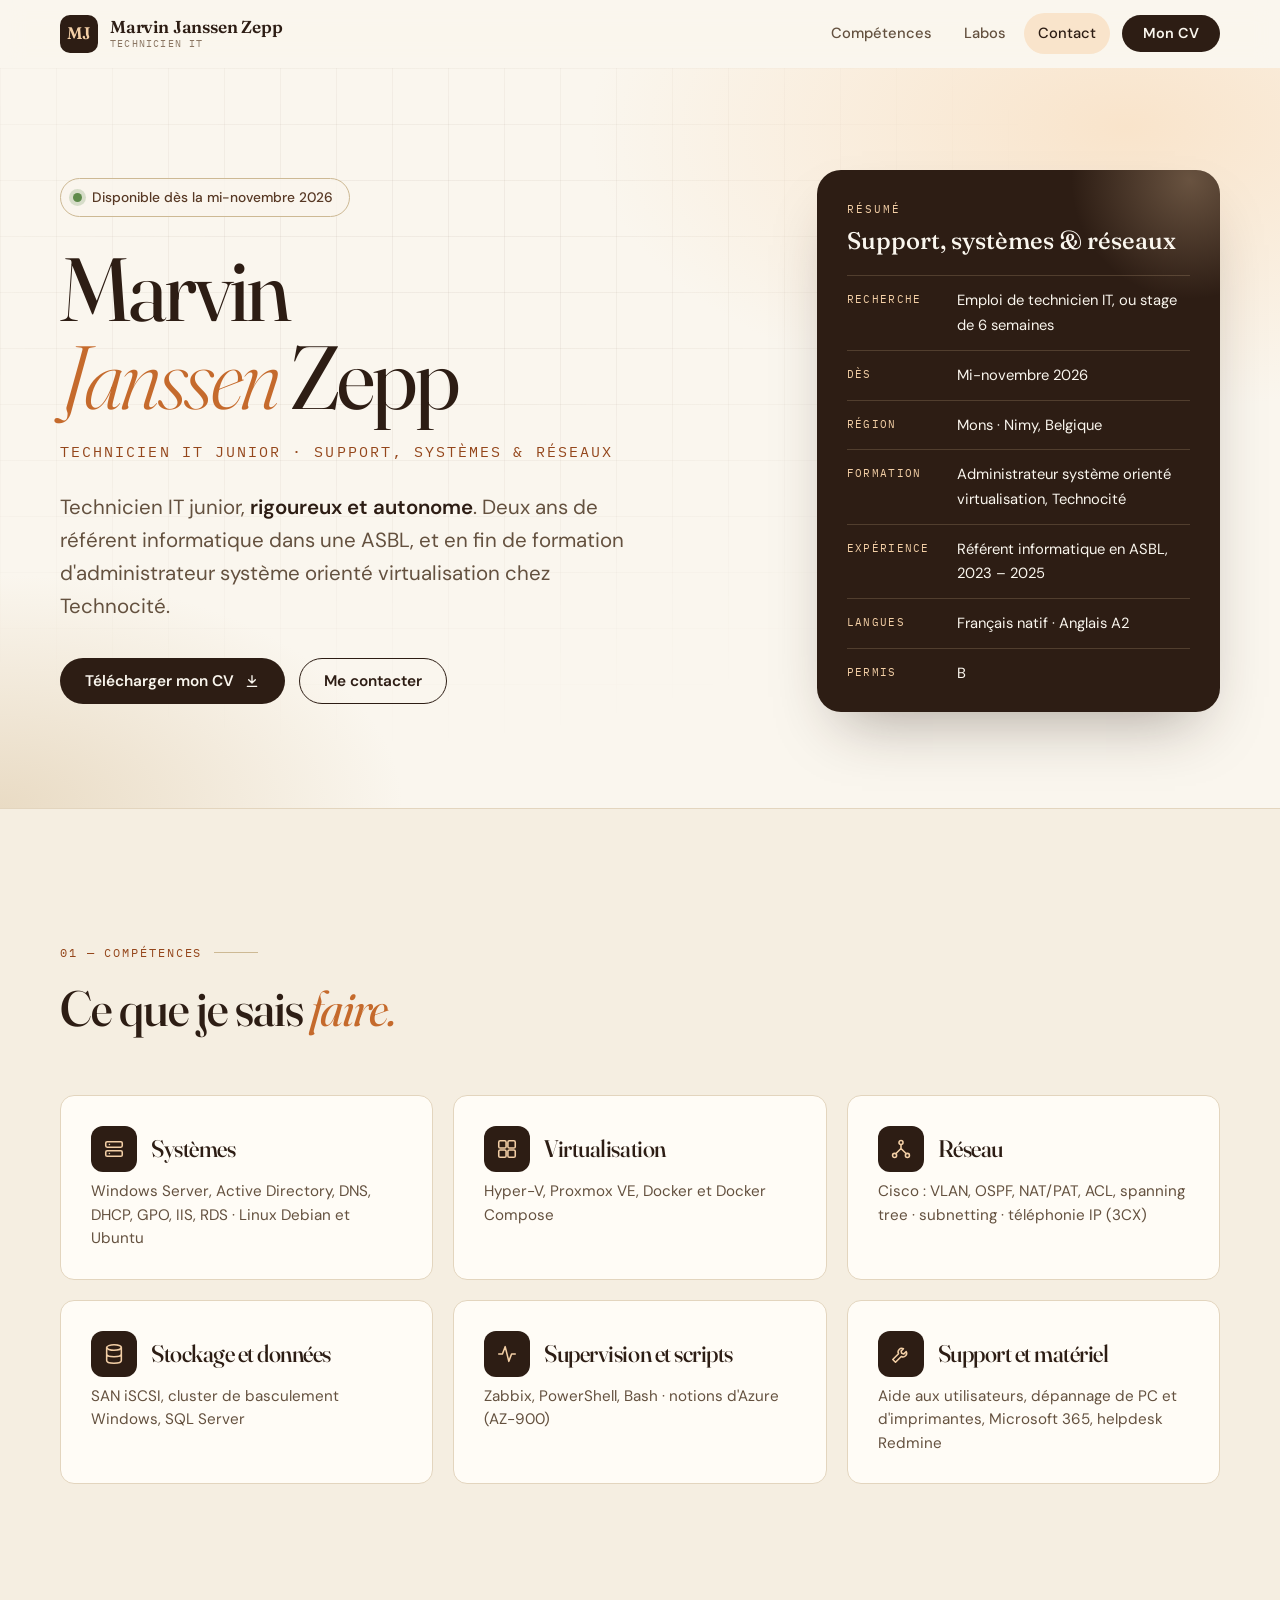
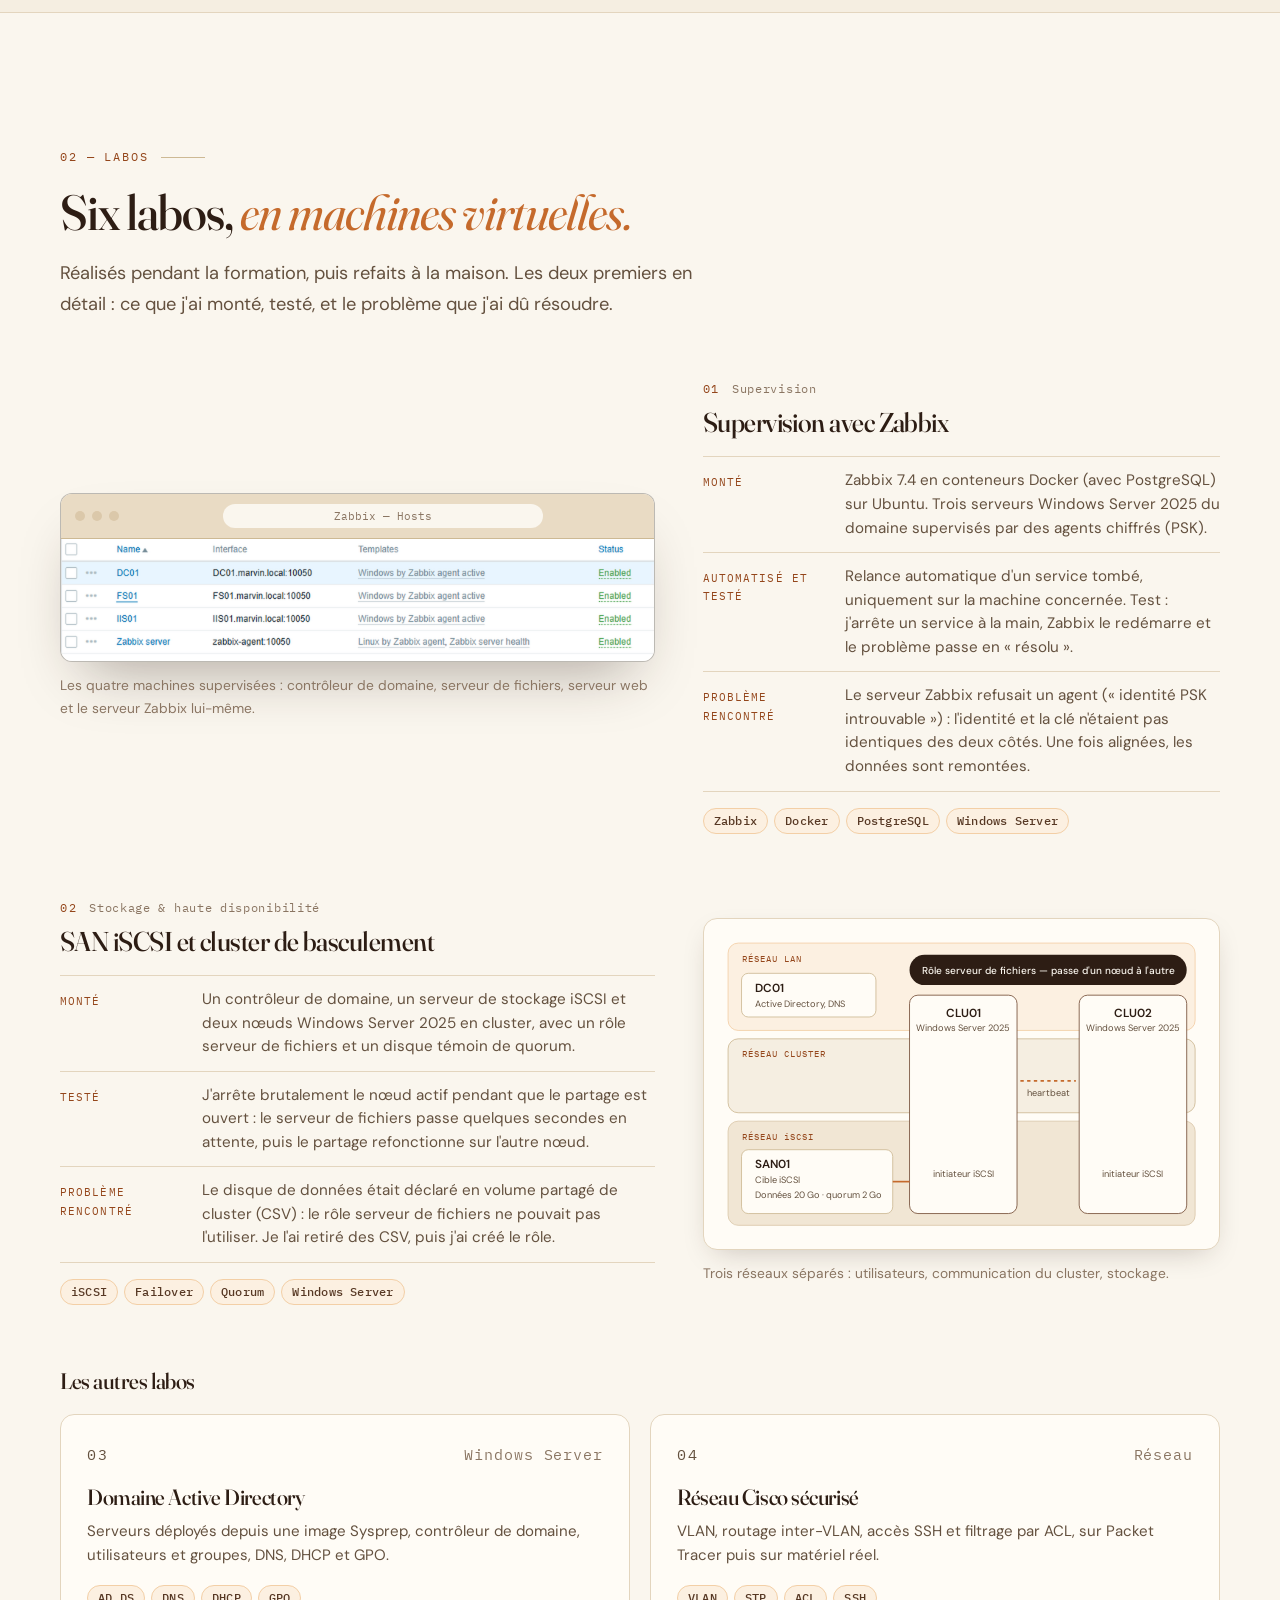
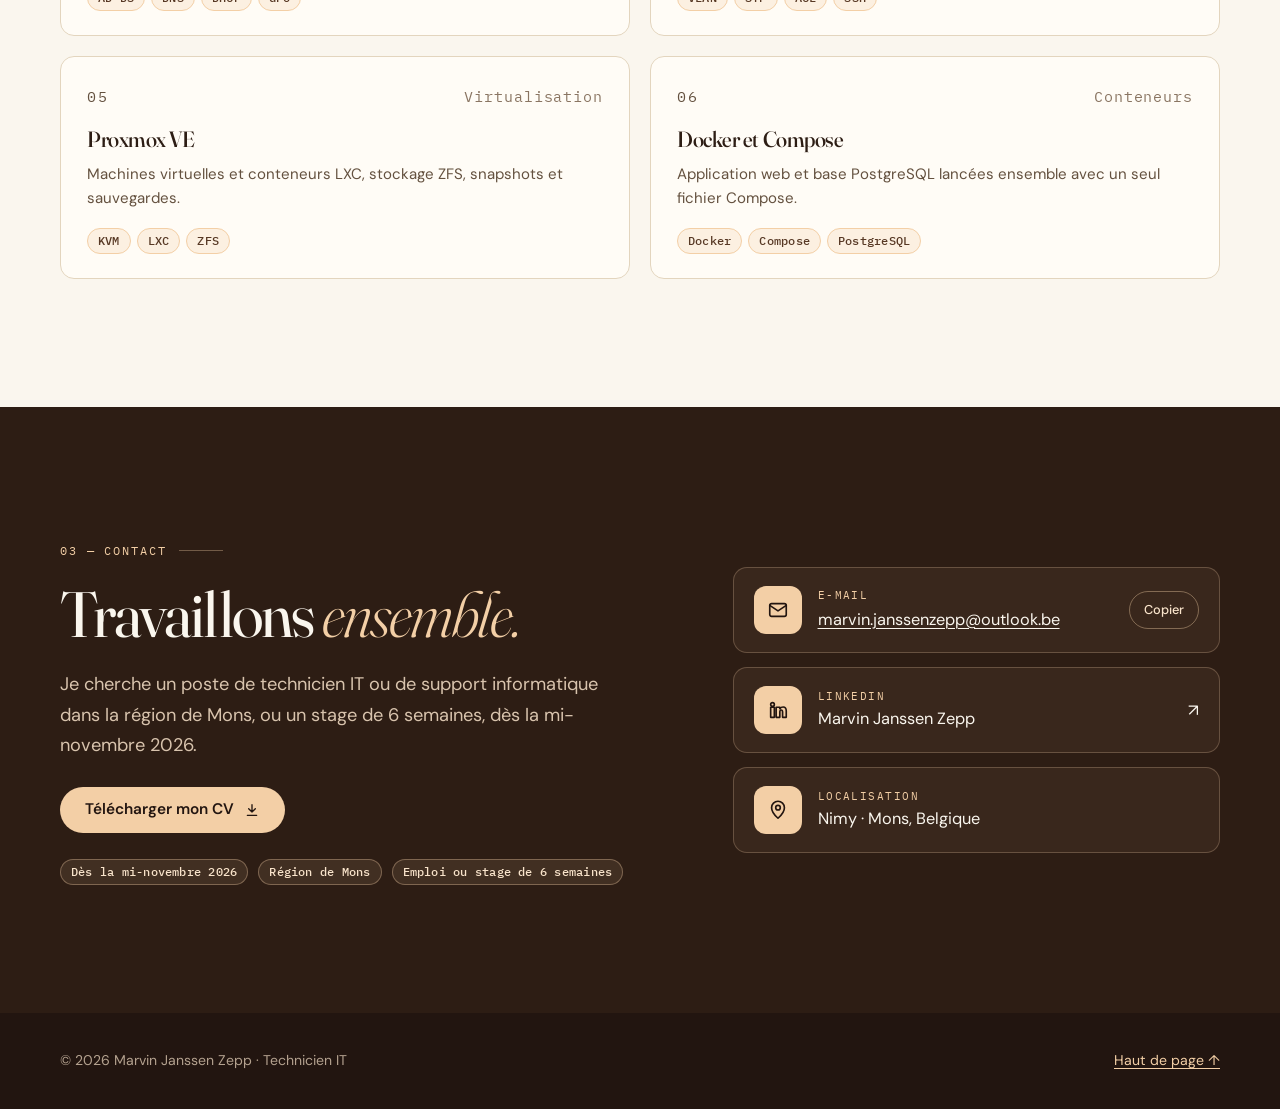
==== commit 9605b96d: "Zabbix : capture du lab System Center (4 machines supervisées), texte aligné sur ce lab Co-Authored-" ====
--- a/index.html
+++ b/index.html
@@ -180,21 +180,20 @@
         <article class="feature reveal">
             <div class="feature__visual">
                 <div class="browser">
-                    <div class="browser__bar" aria-hidden="true"><i></i><i></i><i></i><span>Zabbix — Global view</span></div>
-                    <img src="assets/img/zabbix-tableau-de-bord.jpg" width="1440" height="555" alt="Tableau de bord de mon serveur Zabbix 7.4 : serveur en fonctionnement, hôte disponible, aucun problème ouvert, graphes de mémoire et de processeur." loading="lazy">
-                </div>
-                <p class="feature__caption">Mon serveur Zabbix au premier démarrage, avant l'ajout des machines supervisées.</p>
+                    <div class="browser__bar" aria-hidden="true"><i></i><i></i><i></i><span>Zabbix — Hosts</span></div>
+                    <img src="assets/img/zabbix-hotes-supervises.png" width="1610" height="330" alt="Liste des hôtes de mon serveur Zabbix : DC01, FS01, IIS01 et le serveur Zabbix, tous actifs, avec leurs modèles Windows et Linux." loading="lazy">
+                </div>
+                <p class="feature__caption">Les quatre machines supervisées : contrôleur de domaine, serveur de fichiers, serveur web et le serveur Zabbix lui-même.</p>
             </div>
             <div class="feature__text">
                 <p class="lab__n">01 <span>Supervision</span></p>
                 <h3>Supervision avec Zabbix</h3>
                 <dl class="feature__facts">
-                        <div><dt>Monté</dt><dd>Serveur Zabbix 7.4 sur Ubuntu avec MySQL. Un poste Windows et une machine Ubuntu supervisés par agent, avec découverte automatique de leurs services.</dd></div>
-                        <div><dt>Automatisé</dt><dd>Quand un service tombe, Zabbix le relance tout seul, sur Windows comme sur Linux, et seulement sur la machine concernée.</dd></div>
-                        <div><dt>Testé</dt><dd>J'arrête un service à la main : le problème s'ouvre, le service redémarre, puis le problème passe en « résolu » au relevé suivant.</dd></div>
-                        <div><dt>Problème rencontré</dt><dd>Un service Windows démarré à la demande s'arrêtait seul après usage, et Zabbix le relançait en boucle. Je l'ai exclu de la découverte des services.</dd></div>
+                        <div><dt>Monté</dt><dd>Zabbix 7.4 en conteneurs Docker (avec PostgreSQL) sur Ubuntu. Trois serveurs Windows Server 2025 du domaine supervisés par des agents chiffrés (PSK).</dd></div>
+                        <div><dt>Automatisé et testé</dt><dd>Relance automatique d'un service tombé, uniquement sur la machine concernée. Test : j'arrête un service à la main, Zabbix le redémarre et le problème passe en « résolu ».</dd></div>
+                        <div><dt>Problème rencontré</dt><dd>Le serveur Zabbix refusait un agent (« identité PSK introuvable ») : l'identité et la clé n'étaient pas identiques des deux côtés. Une fois alignées, les données sont remontées.</dd></div>
                 </dl>
-                <div class="lab__tags"><span class="tag">Zabbix</span><span class="tag">Ubuntu</span><span class="tag">MySQL</span><span class="tag">Windows</span></div>
+                <div class="lab__tags"><span class="tag">Zabbix</span><span class="tag">Docker</span><span class="tag">PostgreSQL</span><span class="tag">Windows Server</span></div>
             </div>
         </article>
 
--- a/assets/css/style.css
+++ b/assets/css/style.css
@@ -491,7 +491,8 @@
 
 @media (max-width: 860px) {
     .feature { grid-template-columns: minmax(0, 1fr); }
-    .feature--flip .feature__visual { order: 0; }
+    .feature .feature__visual, .feature--flip .feature__visual { order: 2; }
+    .feature + .feature { padding-top: 40px; border-top: 1px solid var(--line); }
     .nav-toggle { display: inline-flex; }
     .nav {
         position: absolute; left: 0; right: 0; top: var(--header-h); background: var(--cream);
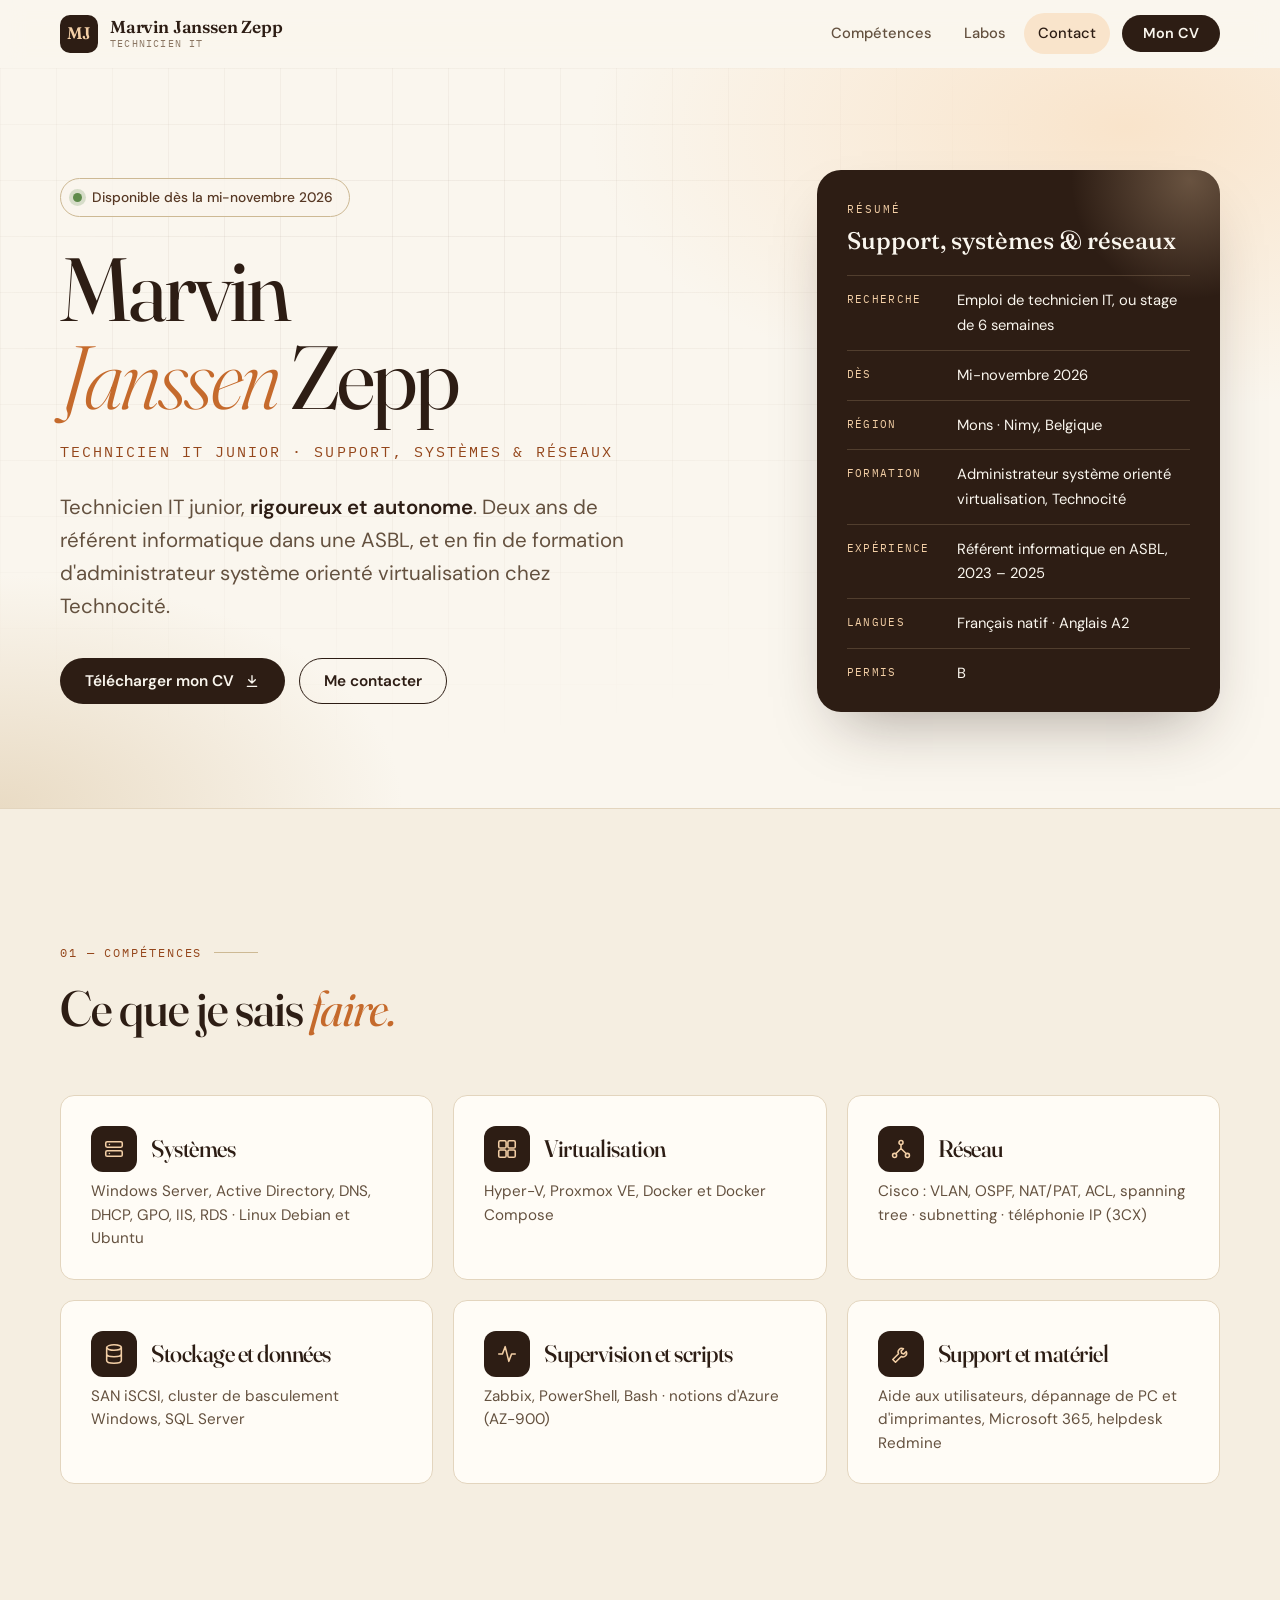
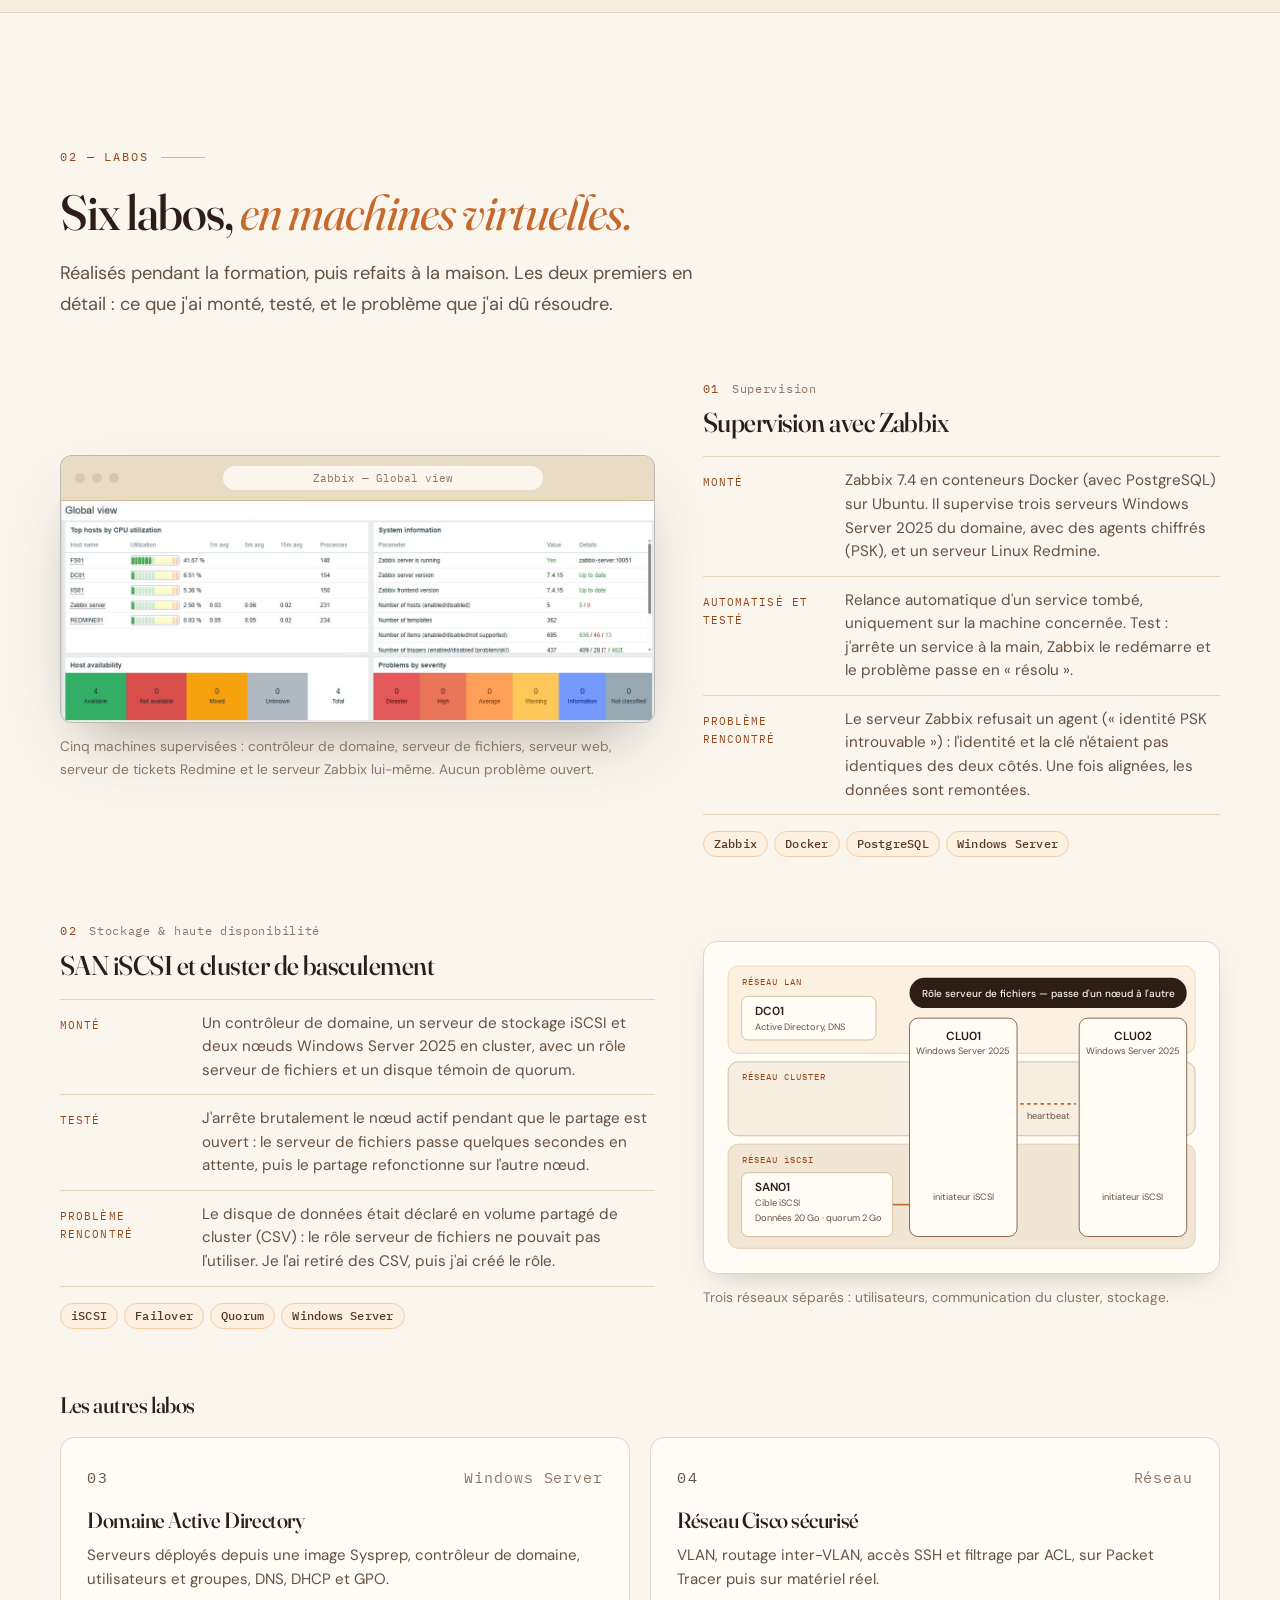
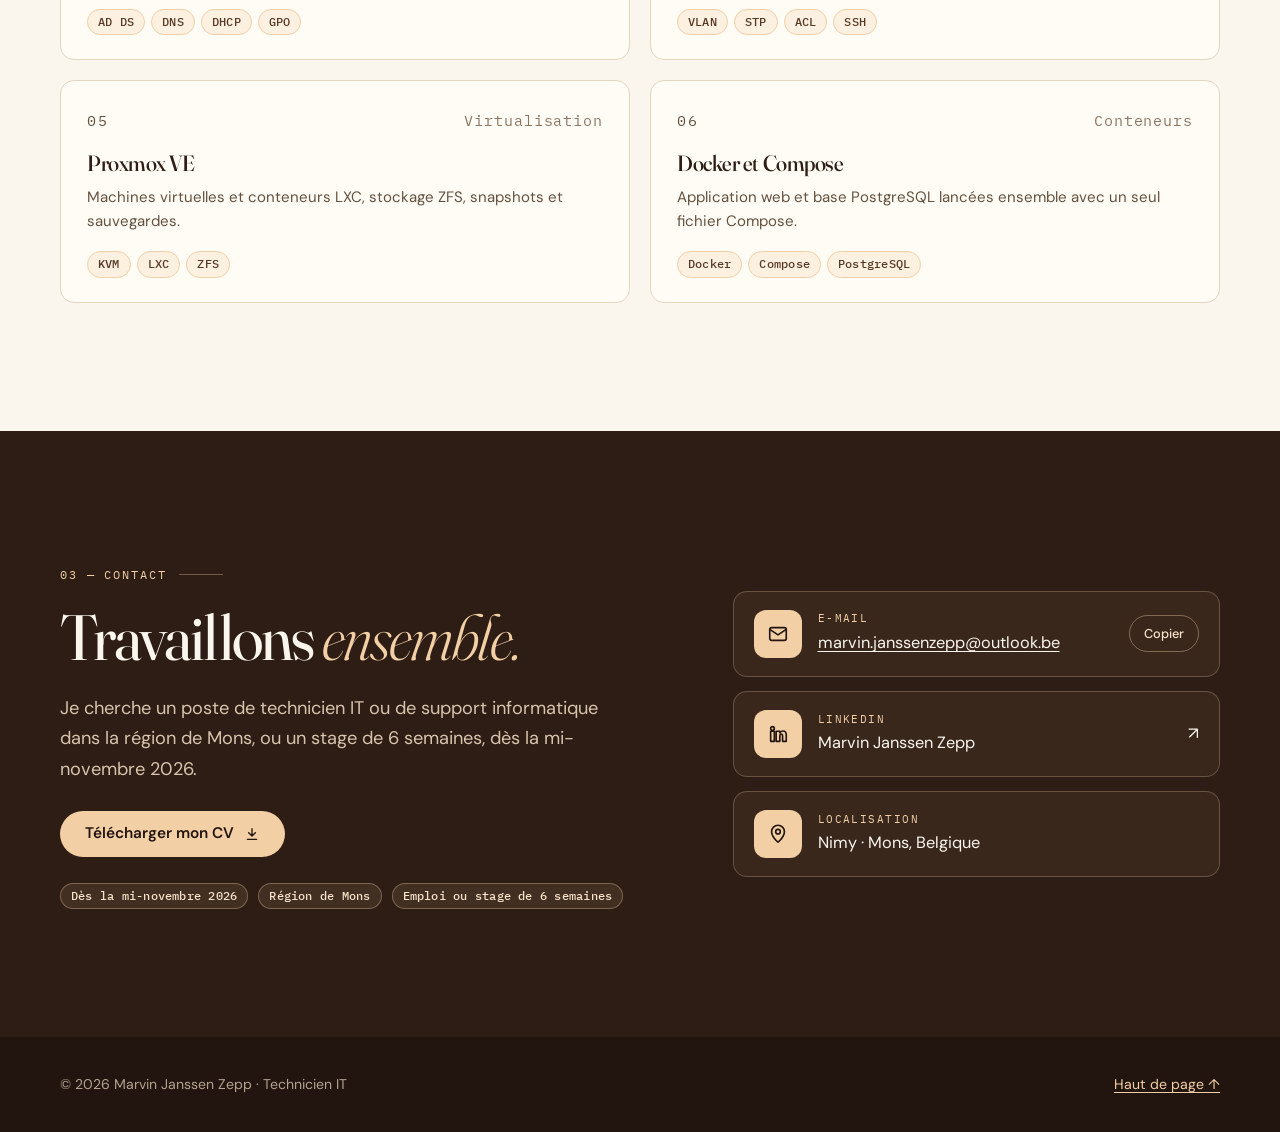
==== commit 14b22ebb: "Zabbix : capture Global view du lab System Center (5 hôtes, aucun problème) Co-Authored-By: Claude O" ====
--- a/index.html
+++ b/index.html
@@ -180,16 +180,16 @@
         <article class="feature reveal">
             <div class="feature__visual">
                 <div class="browser">
-                    <div class="browser__bar" aria-hidden="true"><i></i><i></i><i></i><span>Zabbix — Hosts</span></div>
-                    <img src="assets/img/zabbix-hotes-supervises.png" width="1610" height="330" alt="Liste des hôtes de mon serveur Zabbix : DC01, FS01, IIS01 et le serveur Zabbix, tous actifs, avec leurs modèles Windows et Linux." loading="lazy">
-                </div>
-                <p class="feature__caption">Les quatre machines supervisées : contrôleur de domaine, serveur de fichiers, serveur web et le serveur Zabbix lui-même.</p>
+                    <div class="browser__bar" aria-hidden="true"><i></i><i></i><i></i><span>Zabbix — Global view</span></div>
+                    <img src="assets/img/zabbix-global-view.jpg" width="1228" height="458" alt="Tableau de bord Global view de mon serveur Zabbix 7.4 : cinq hôtes supervisés (FS01, DC01, IIS01, le serveur Zabbix et REDMINE01), aucun hôte indisponible et aucun problème ouvert." loading="lazy">
+                </div>
+                <p class="feature__caption">Cinq machines supervisées : contrôleur de domaine, serveur de fichiers, serveur web, serveur de tickets Redmine et le serveur Zabbix lui-même. Aucun problème ouvert.</p>
             </div>
             <div class="feature__text">
                 <p class="lab__n">01 <span>Supervision</span></p>
                 <h3>Supervision avec Zabbix</h3>
                 <dl class="feature__facts">
-                        <div><dt>Monté</dt><dd>Zabbix 7.4 en conteneurs Docker (avec PostgreSQL) sur Ubuntu. Trois serveurs Windows Server 2025 du domaine supervisés par des agents chiffrés (PSK).</dd></div>
+                        <div><dt>Monté</dt><dd>Zabbix 7.4 en conteneurs Docker (avec PostgreSQL) sur Ubuntu. Il supervise trois serveurs Windows Server 2025 du domaine, avec des agents chiffrés (PSK), et un serveur Linux Redmine.</dd></div>
                         <div><dt>Automatisé et testé</dt><dd>Relance automatique d'un service tombé, uniquement sur la machine concernée. Test : j'arrête un service à la main, Zabbix le redémarre et le problème passe en « résolu ».</dd></div>
                         <div><dt>Problème rencontré</dt><dd>Le serveur Zabbix refusait un agent (« identité PSK introuvable ») : l'identité et la clé n'étaient pas identiques des deux côtés. Une fois alignées, les données sont remontées.</dd></div>
                 </dl>
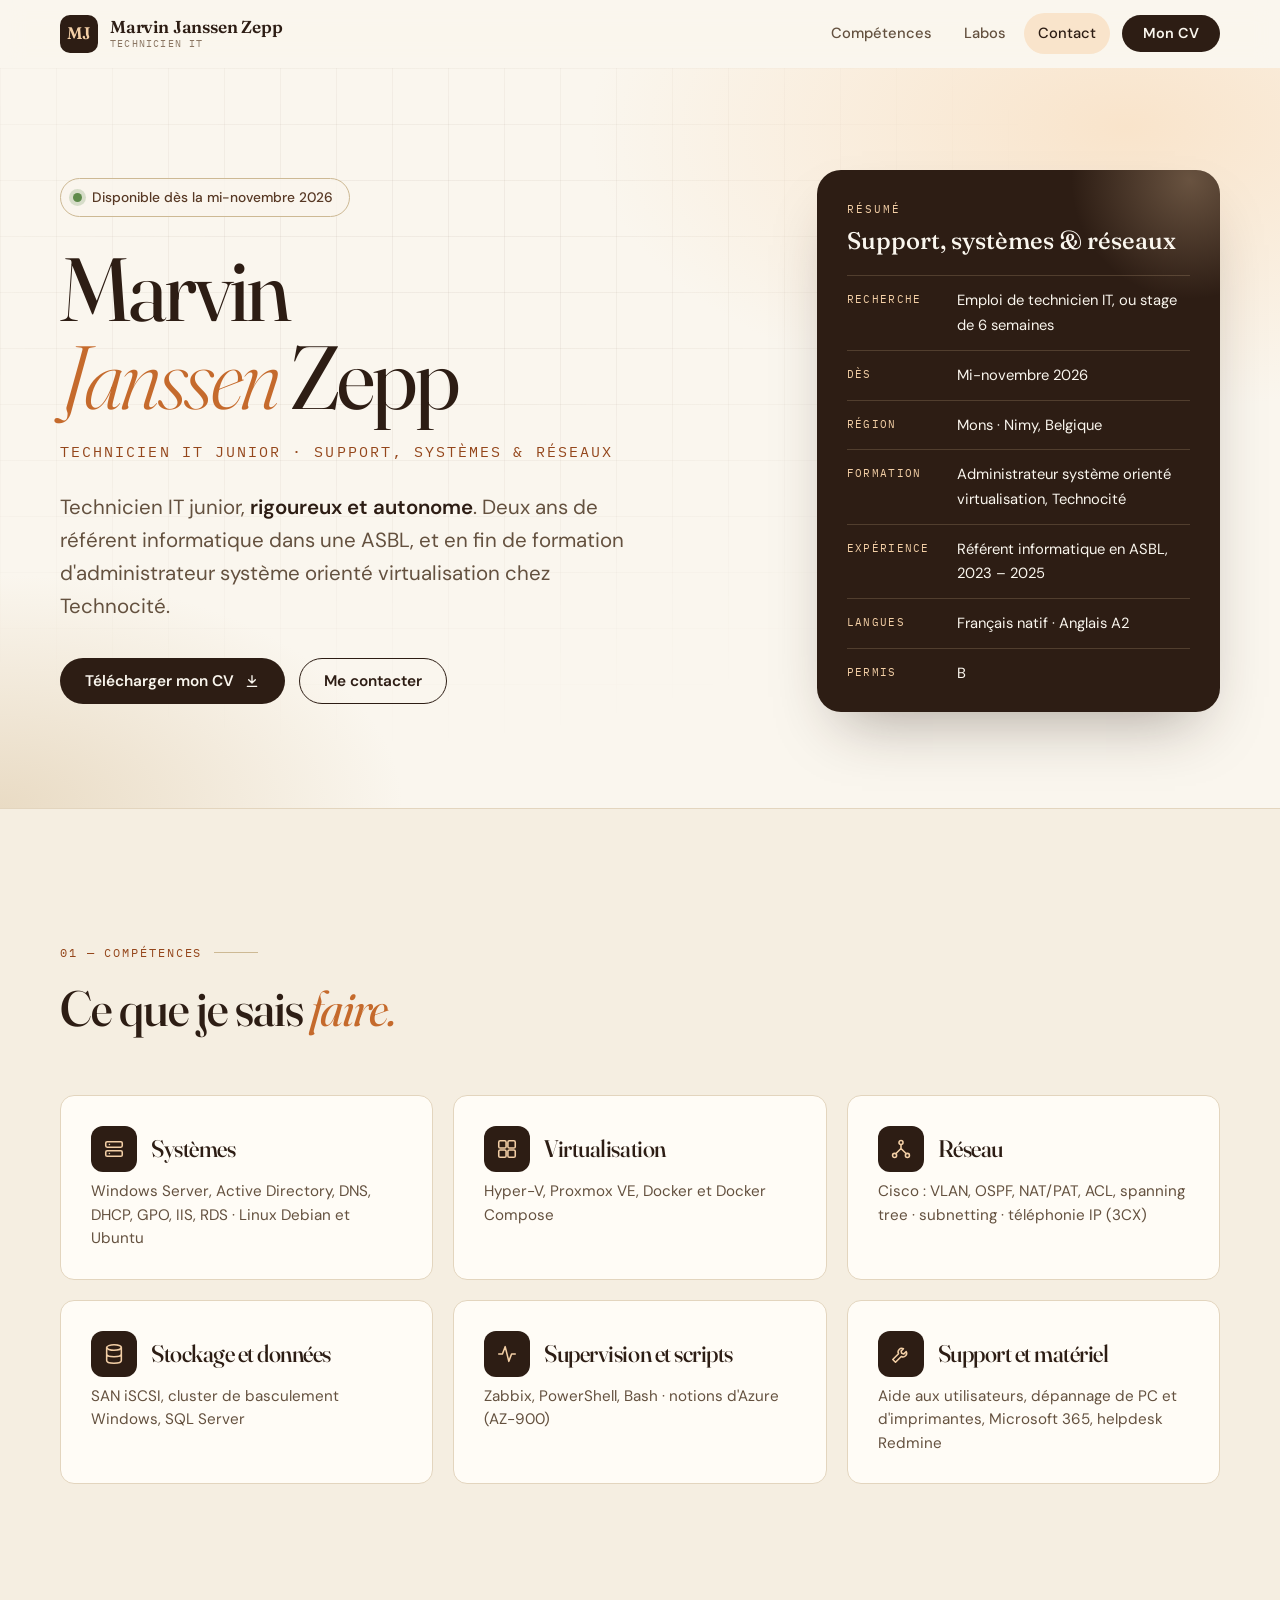
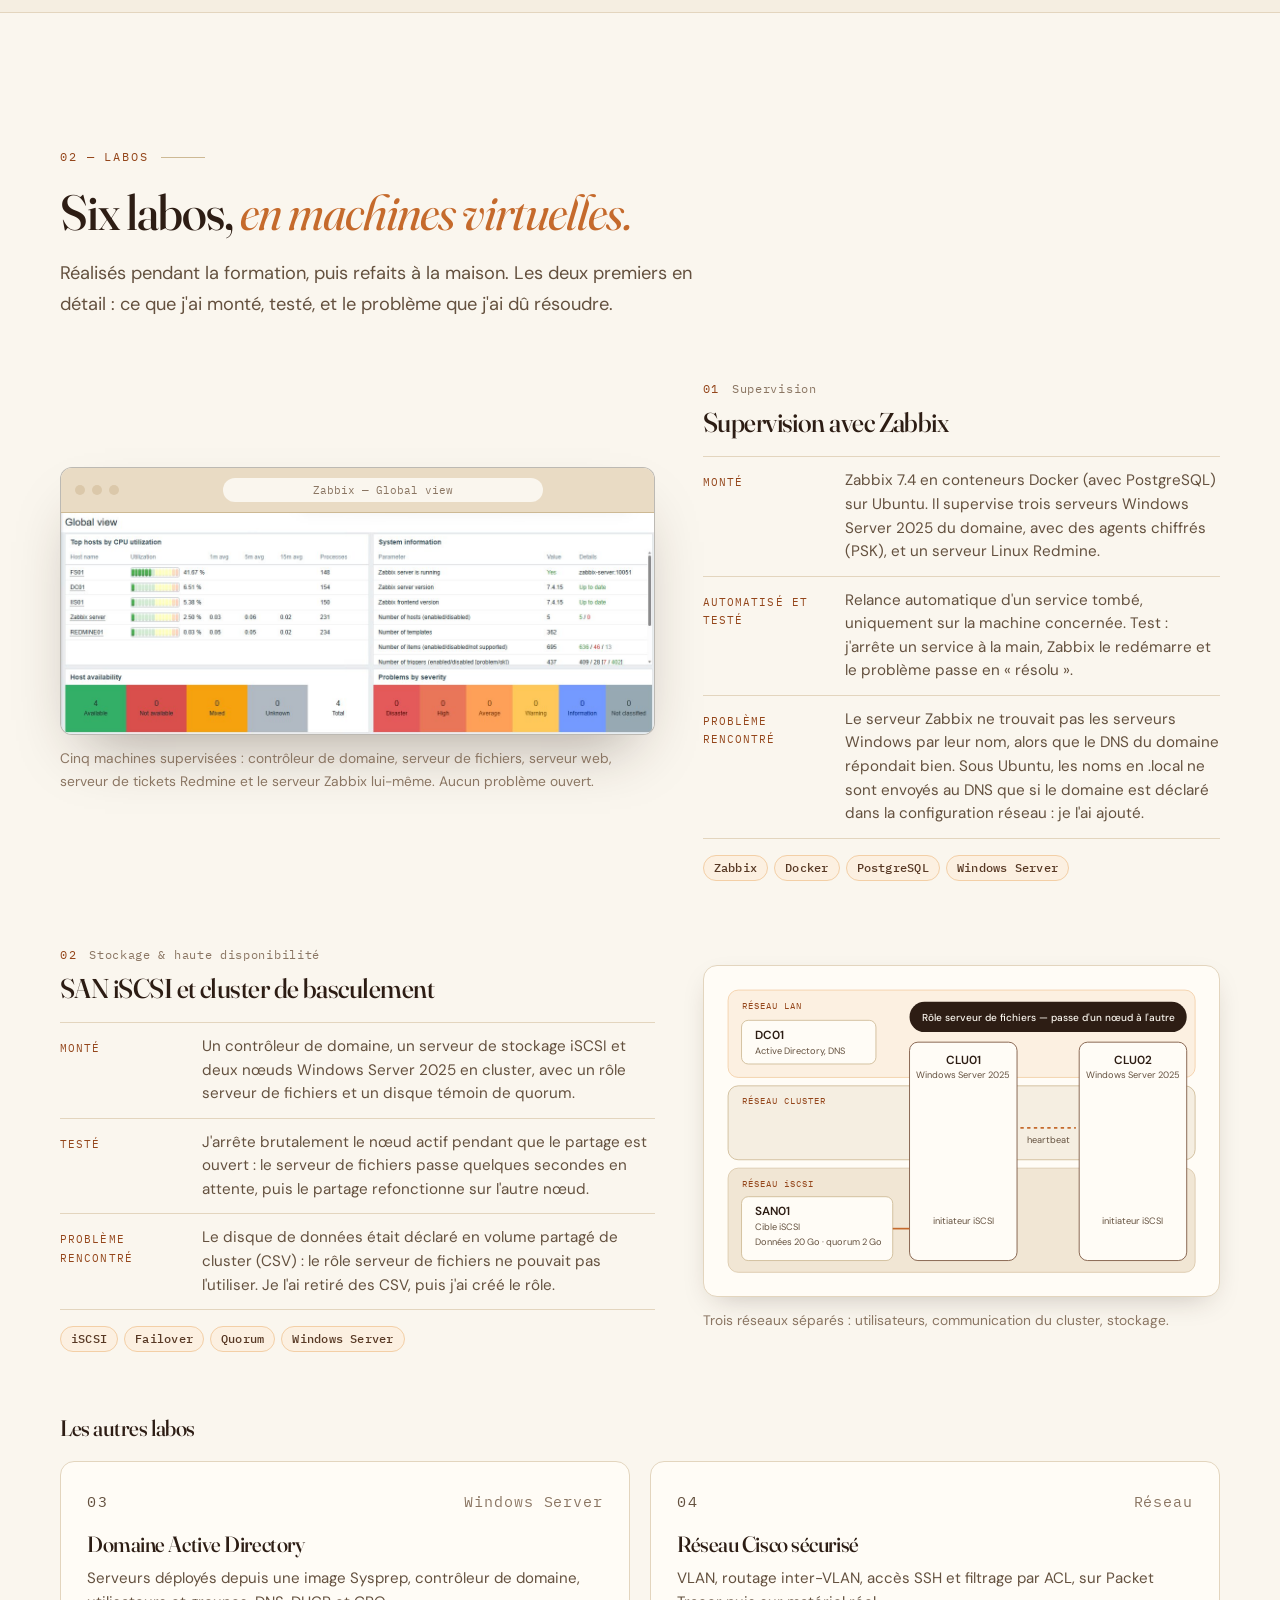
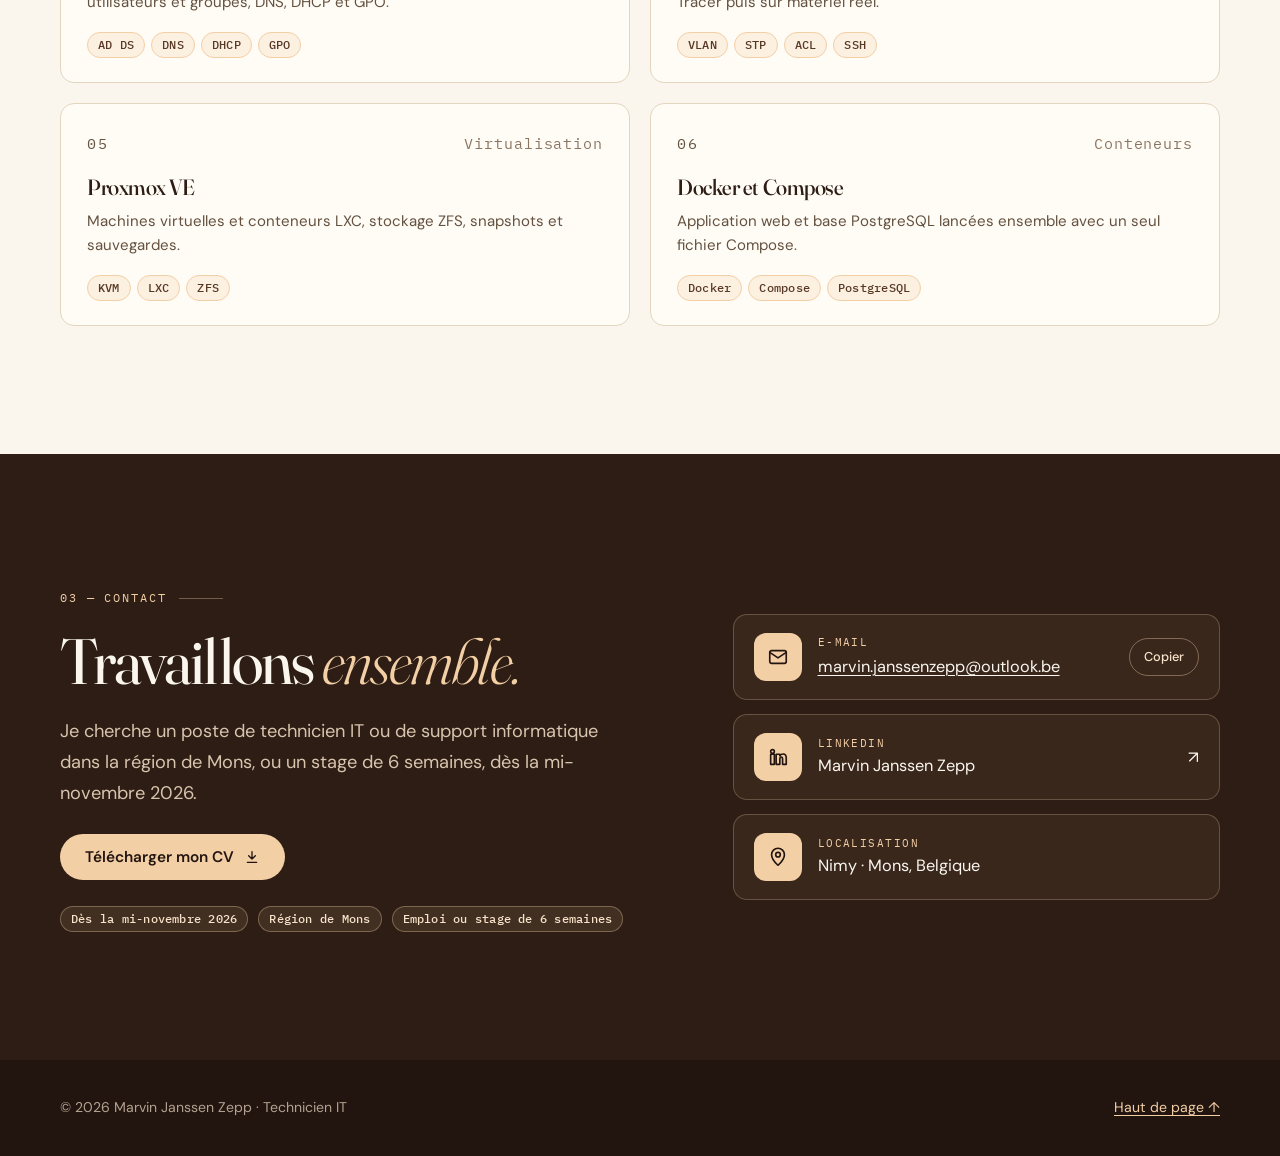
==== commit ac64c38c: "Zabbix : problème rencontré remplacé par la résolution DNS des noms .local Co-Authored-By: Claude Op" ====
--- a/index.html
+++ b/index.html
@@ -191,7 +191,7 @@
                 <dl class="feature__facts">
                         <div><dt>Monté</dt><dd>Zabbix 7.4 en conteneurs Docker (avec PostgreSQL) sur Ubuntu. Il supervise trois serveurs Windows Server 2025 du domaine, avec des agents chiffrés (PSK), et un serveur Linux Redmine.</dd></div>
                         <div><dt>Automatisé et testé</dt><dd>Relance automatique d'un service tombé, uniquement sur la machine concernée. Test : j'arrête un service à la main, Zabbix le redémarre et le problème passe en « résolu ».</dd></div>
-                        <div><dt>Problème rencontré</dt><dd>Le serveur Zabbix refusait un agent (« identité PSK introuvable ») : l'identité et la clé n'étaient pas identiques des deux côtés. Une fois alignées, les données sont remontées.</dd></div>
+                        <div><dt>Problème rencontré</dt><dd>Le serveur Zabbix ne trouvait pas les serveurs Windows par leur nom, alors que le DNS du domaine répondait bien. Sous Ubuntu, les noms en .local ne sont envoyés au DNS que si le domaine est déclaré dans la configuration réseau : je l'ai ajouté.</dd></div>
                 </dl>
                 <div class="lab__tags"><span class="tag">Zabbix</span><span class="tag">Docker</span><span class="tag">PostgreSQL</span><span class="tag">Windows Server</span></div>
             </div>
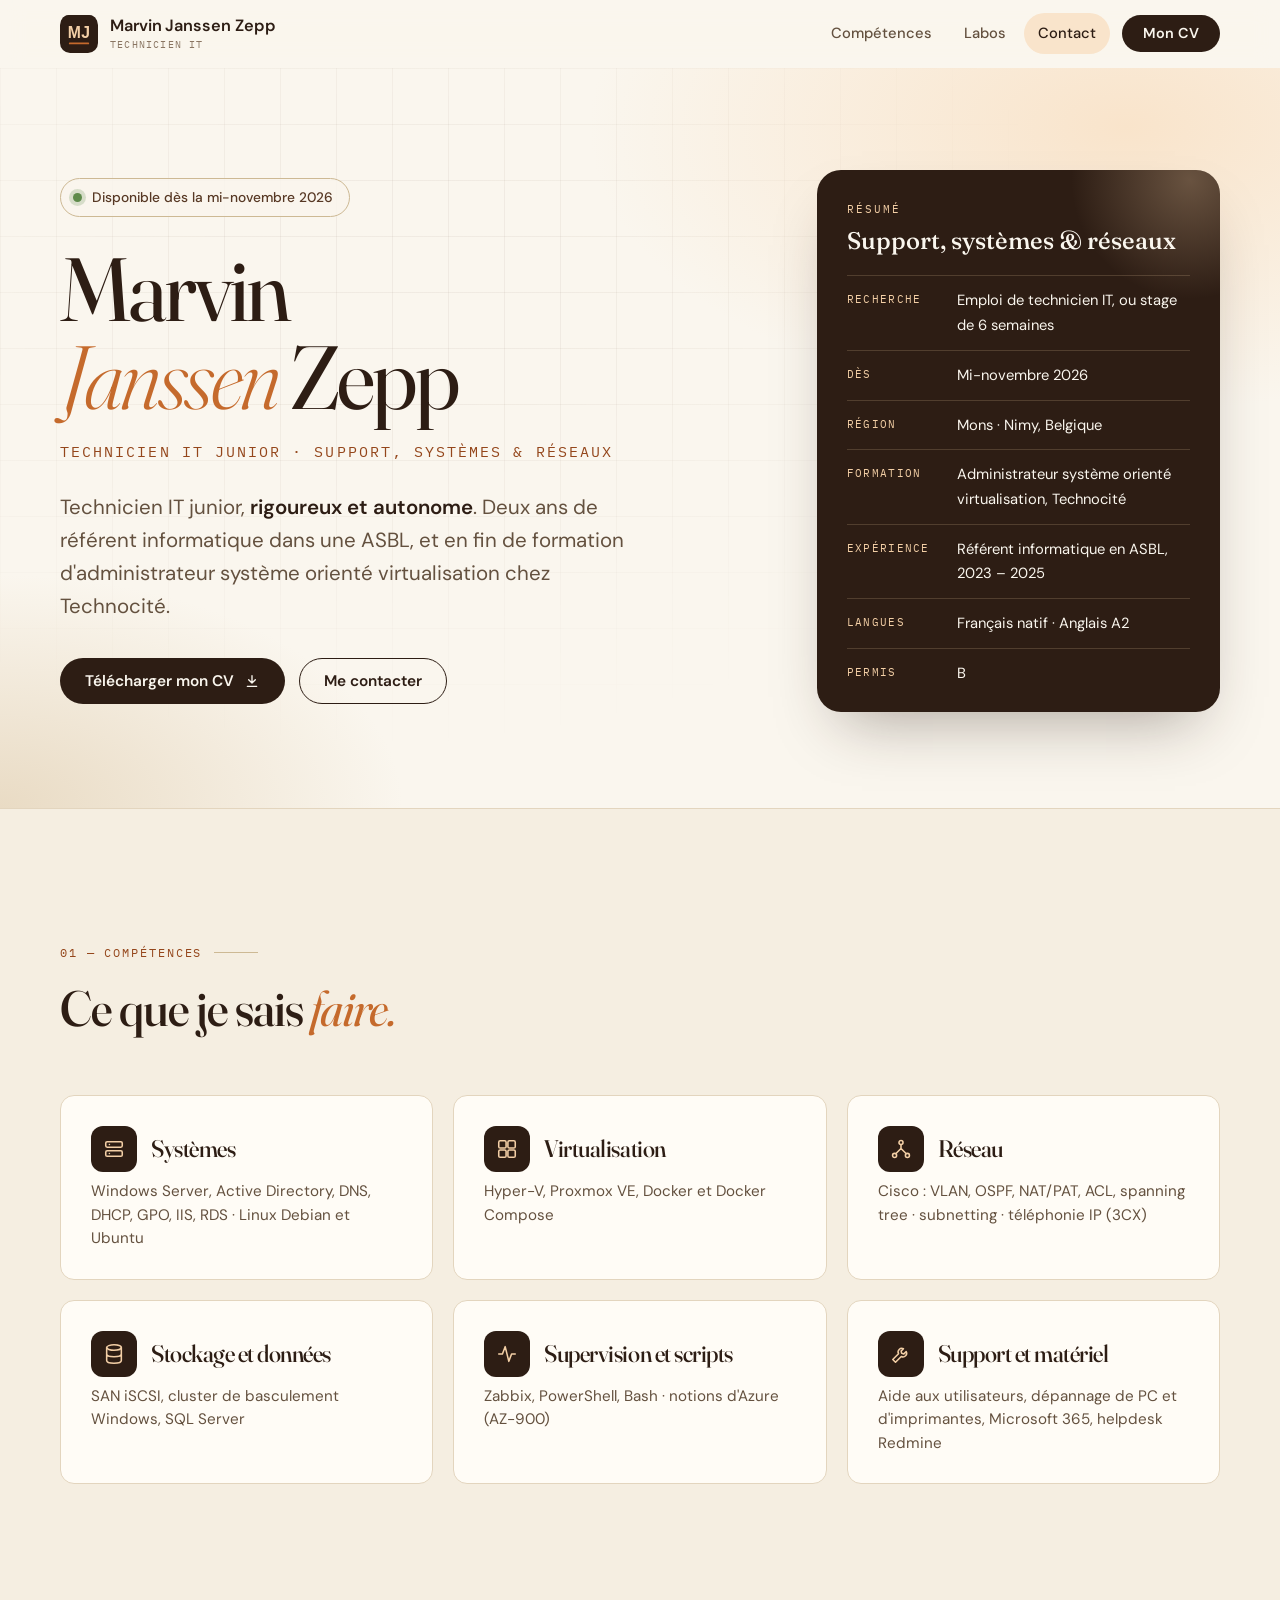
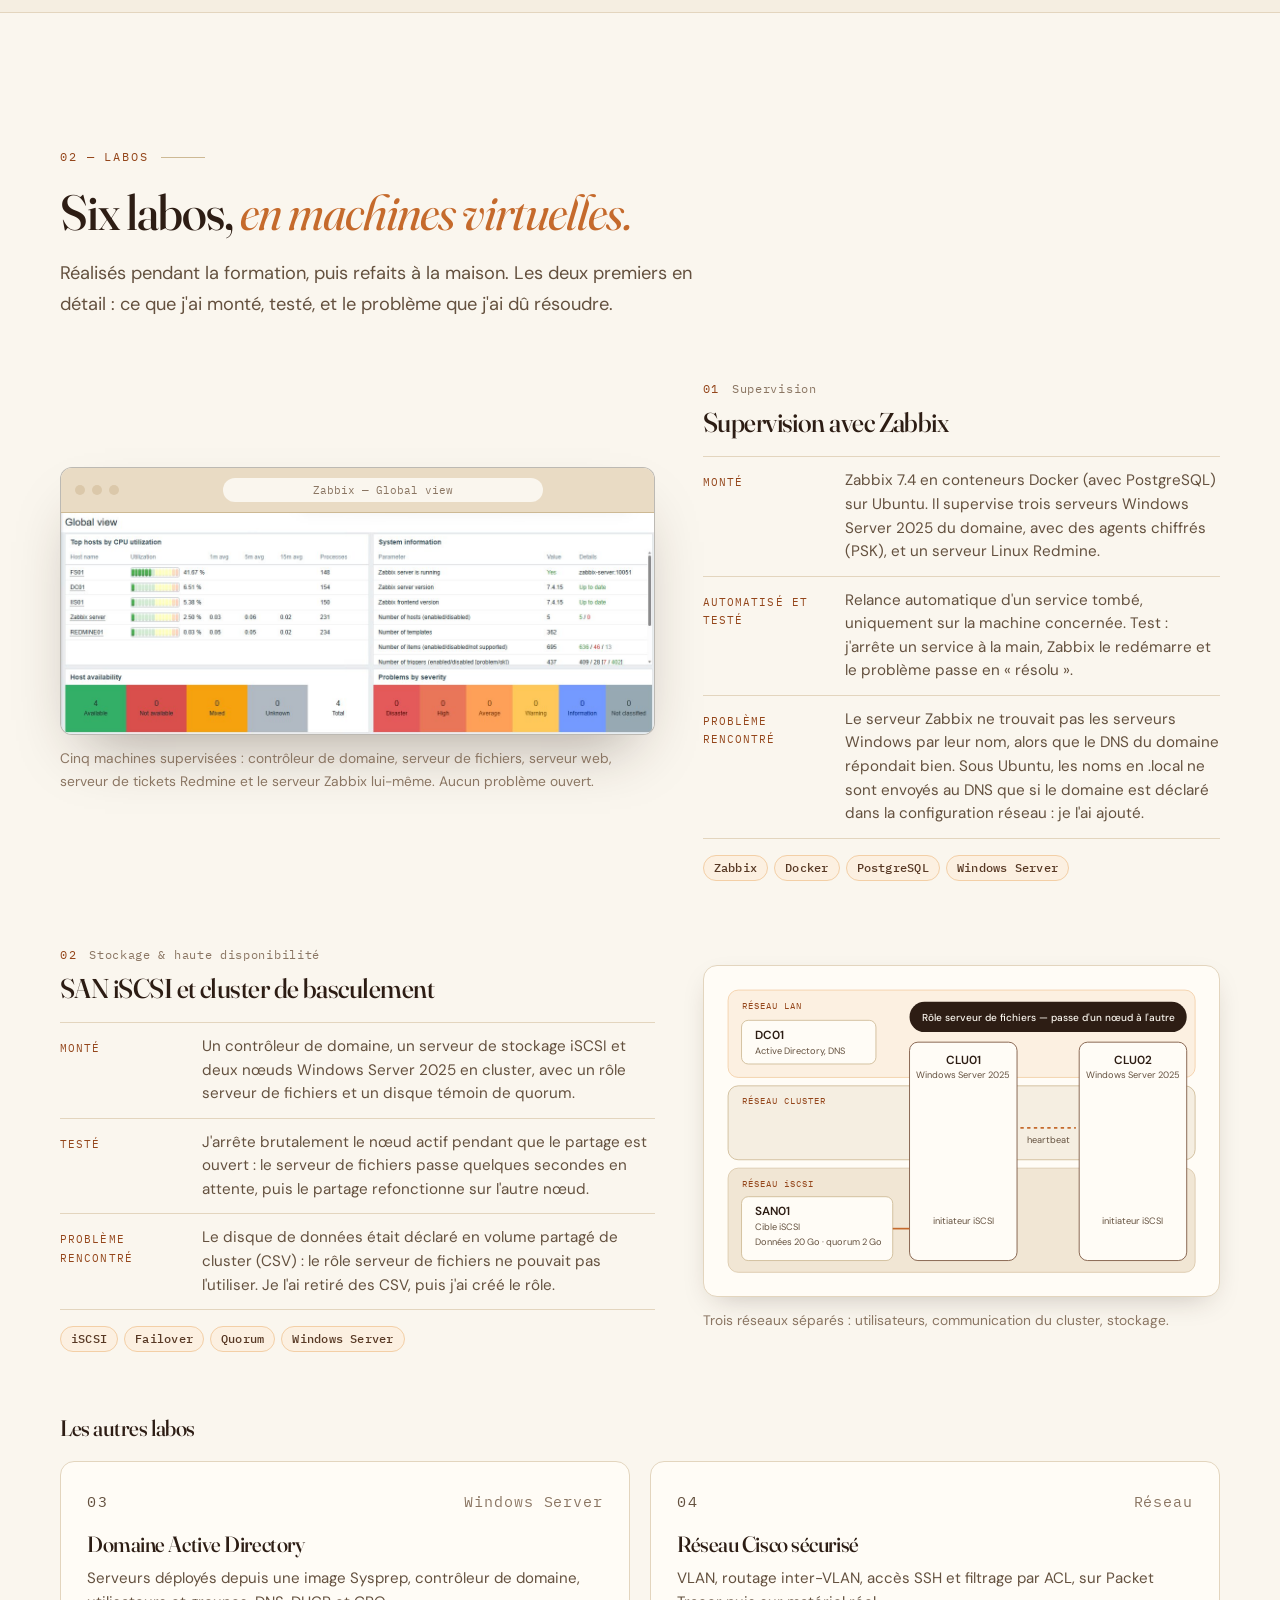
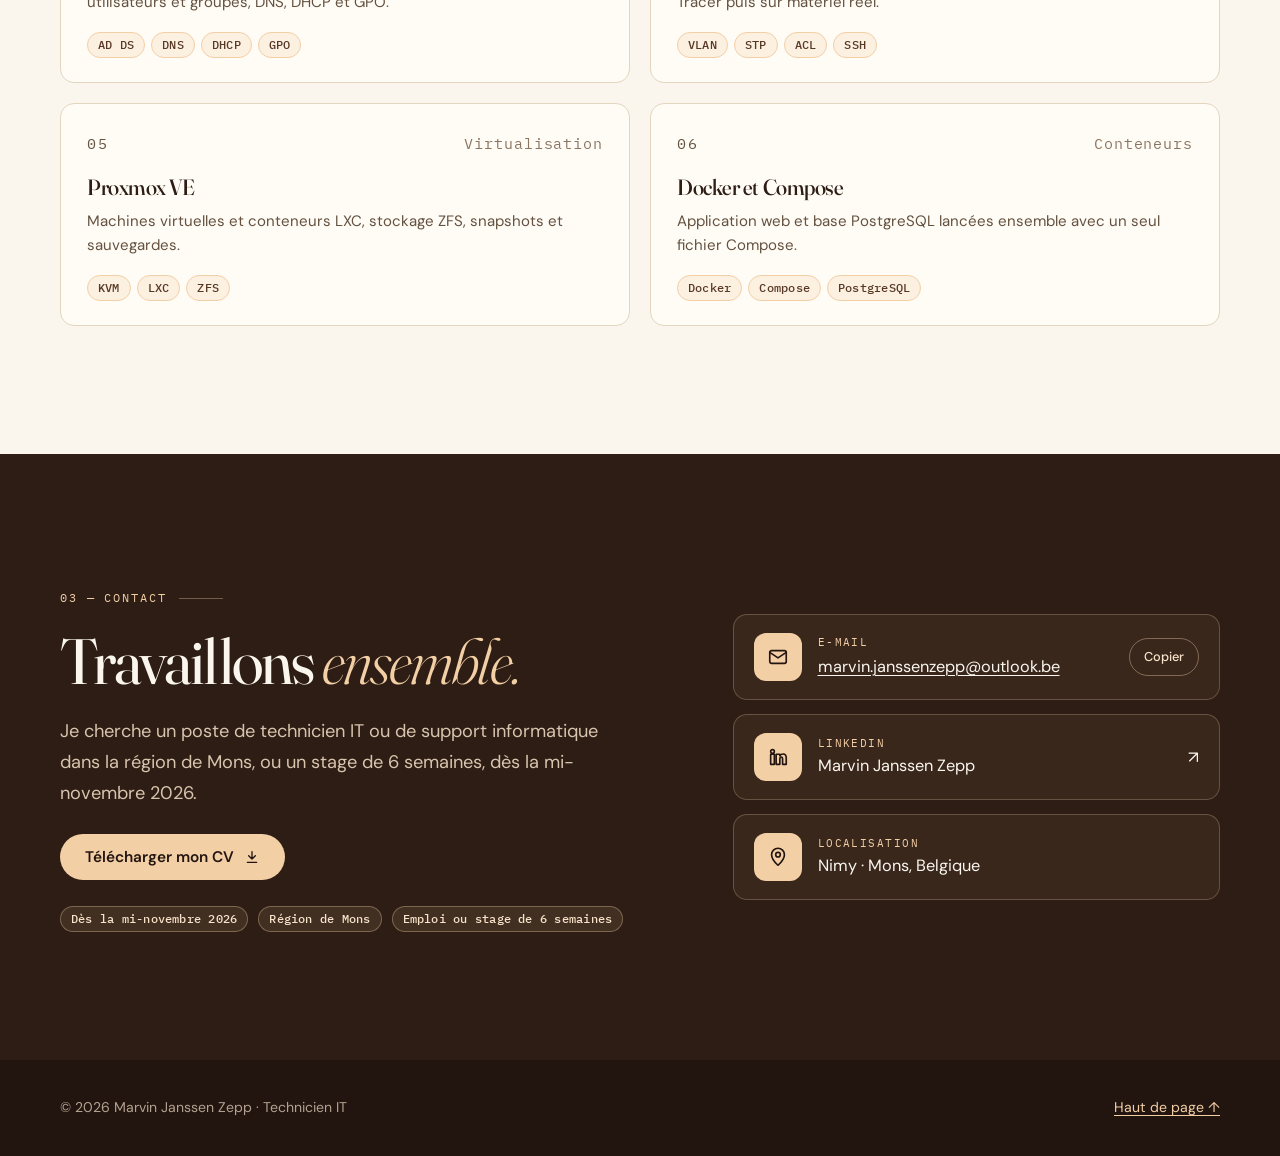
==== commit fcf98700: "En-tête : logo identique à l'icône d'onglet, nom en sans-serif Co-Authored-By: Claude Opus 5.5 <nore" ====
--- a/index.html
+++ b/index.html
@@ -49,7 +49,7 @@
 <header class="site-header">
     <div class="container site-header__inner">
         <a class="brand" href="#top" aria-label="Marvin Janssen Zepp — retour en haut">
-            <span class="brand__mark" aria-hidden="true">MJ</span>
+            <span class="brand__mark" aria-hidden="true"><img src="assets/img/favicon.svg" alt="" width="38" height="38"></span>
             <span class="brand__name">Marvin Janssen Zepp
                 <span class="brand__role">Technicien IT</span>
             </span>
--- a/assets/css/style.css
+++ b/assets/css/style.css
@@ -197,10 +197,13 @@
 .brand__mark {
     width: 38px; height: 38px; border-radius: 10px; flex-shrink: 0;
     background: var(--brown-900); color: var(--peach);
-    display: grid; place-items: center;
-    font-family: var(--font-display); font-size: 1.05rem; font-weight: 600; letter-spacing: -.02em;
-}
-.brand__name { font-family: var(--font-display); font-weight: 600; font-size: 1.08rem; letter-spacing: -.01em; line-height: 1.1; }
+    display: flex; flex-direction: column; align-items: center; justify-content: center; gap: 4px;
+    font-family: var(--font-body); font-size: .98rem; font-weight: 700; letter-spacing: .02em; line-height: 1;
+    padding-top: 2px;
+}
+.brand__mark::after { content: ""; width: 21px; height: 2px; border-radius: 1px; background: var(--orange); }
+.brand__mark img { display: block; width: 100%; height: 100%; }
+.brand__name { font-family: var(--font-body); font-weight: 600; font-size: 1.02rem; letter-spacing: -.005em; line-height: 1.15; }
 .brand__role { display: block; font-family: var(--font-mono); font-size: .62rem; font-weight: 400; letter-spacing: .12em; text-transform: uppercase; color: var(--ink-faint); margin-top: 3px; }
 
 .nav__list { display: flex; align-items: center; gap: 4px; }
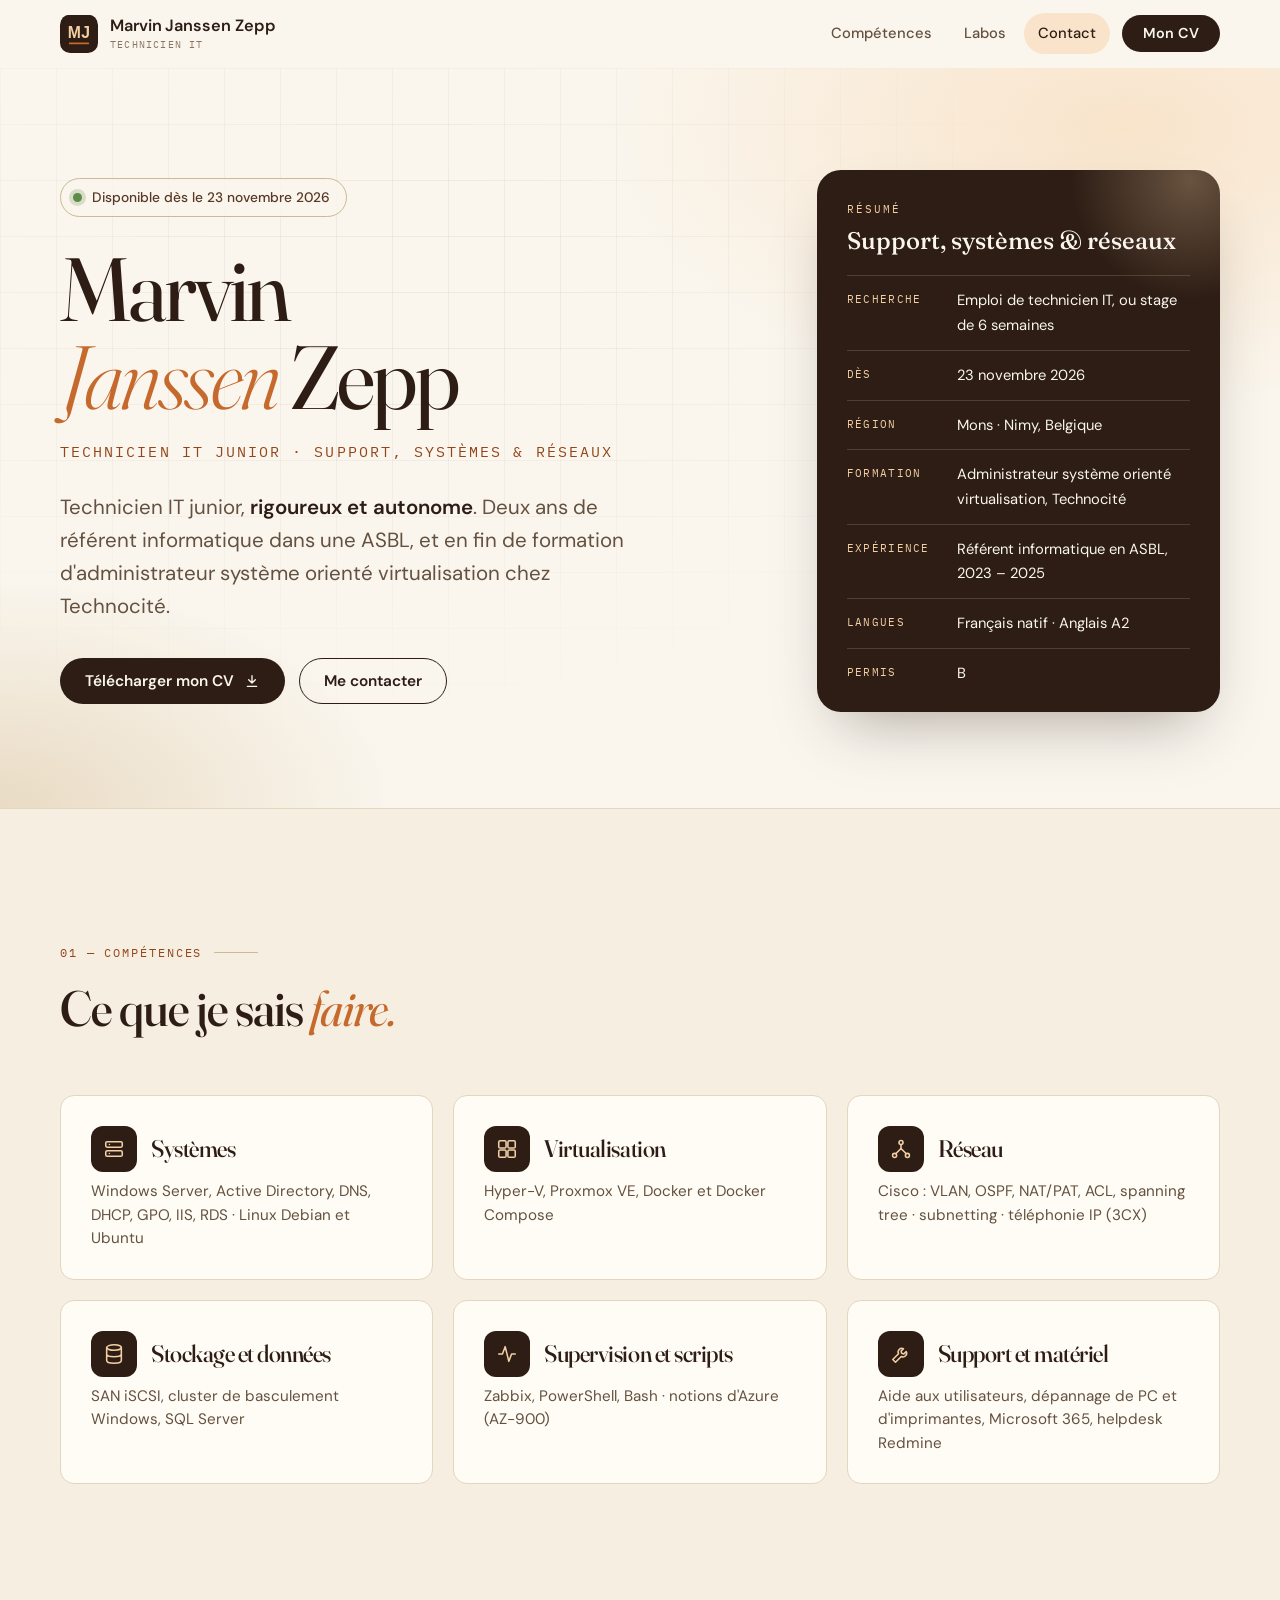
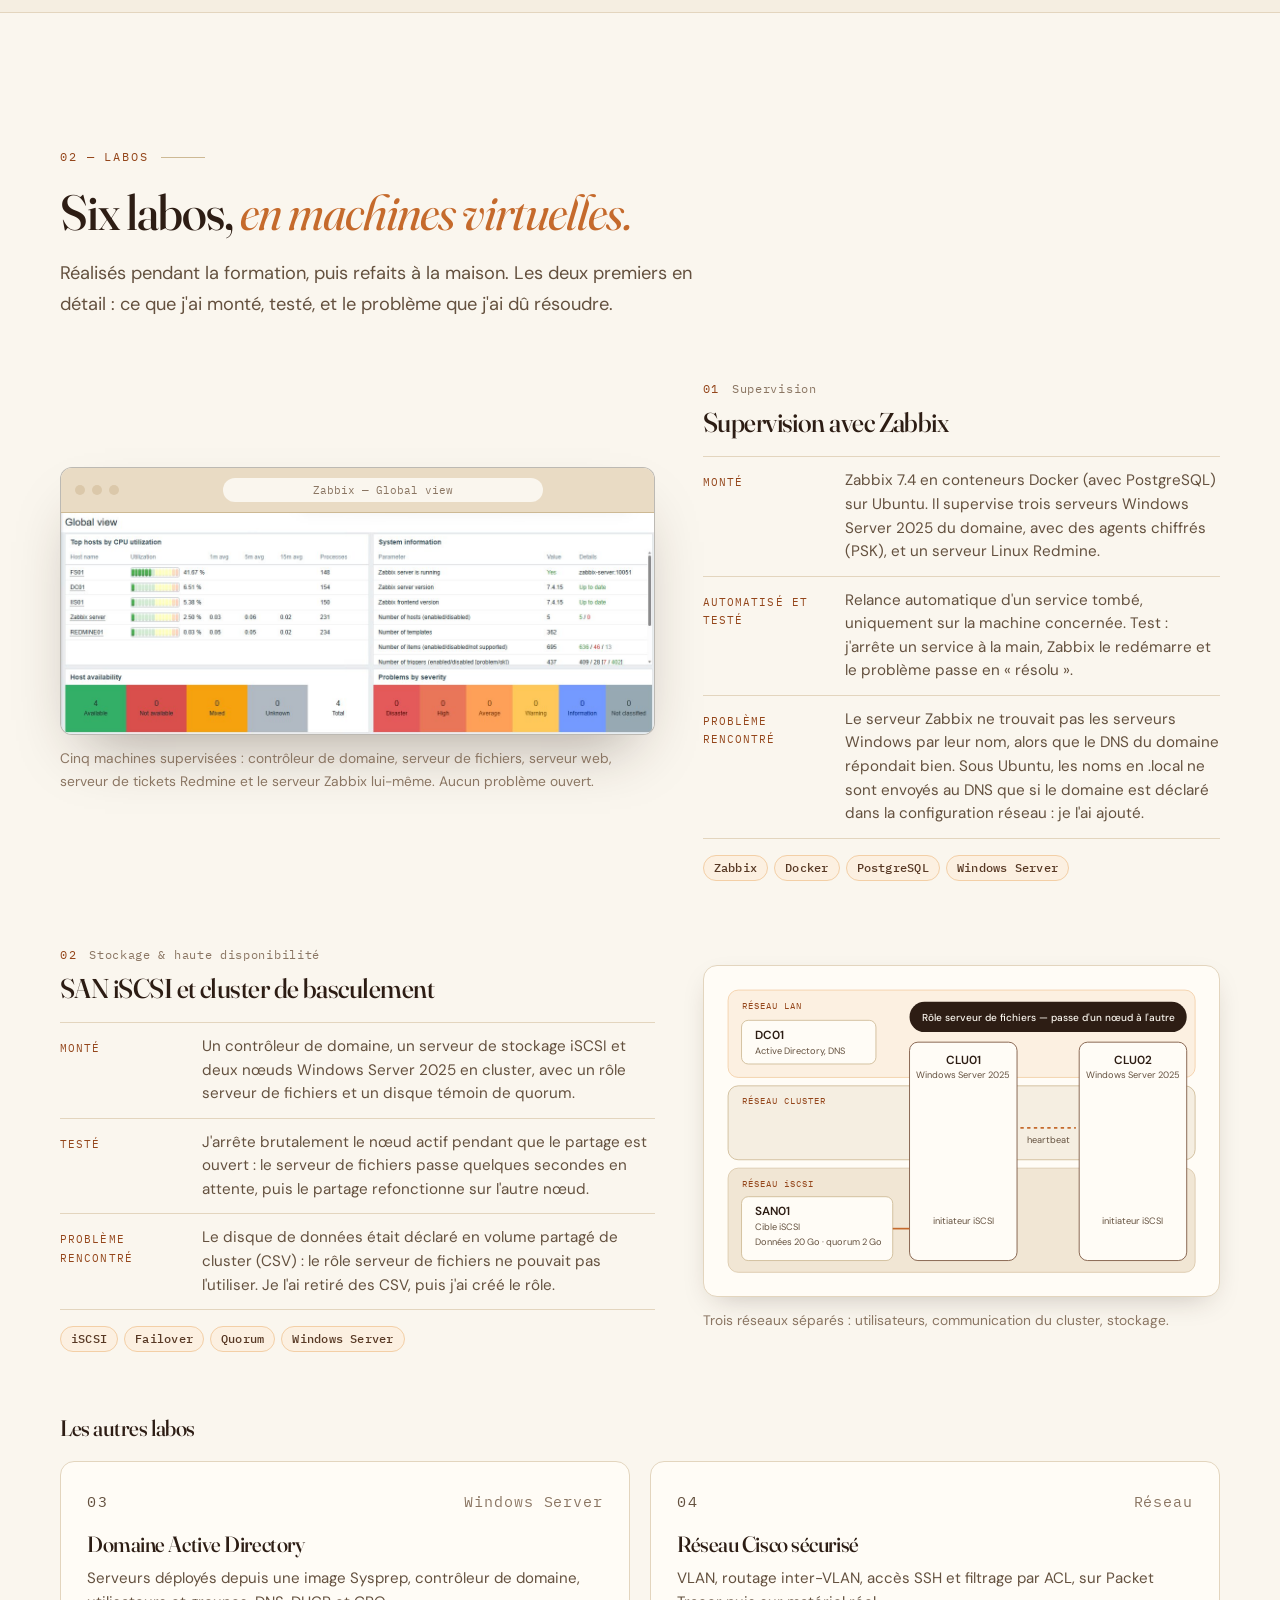
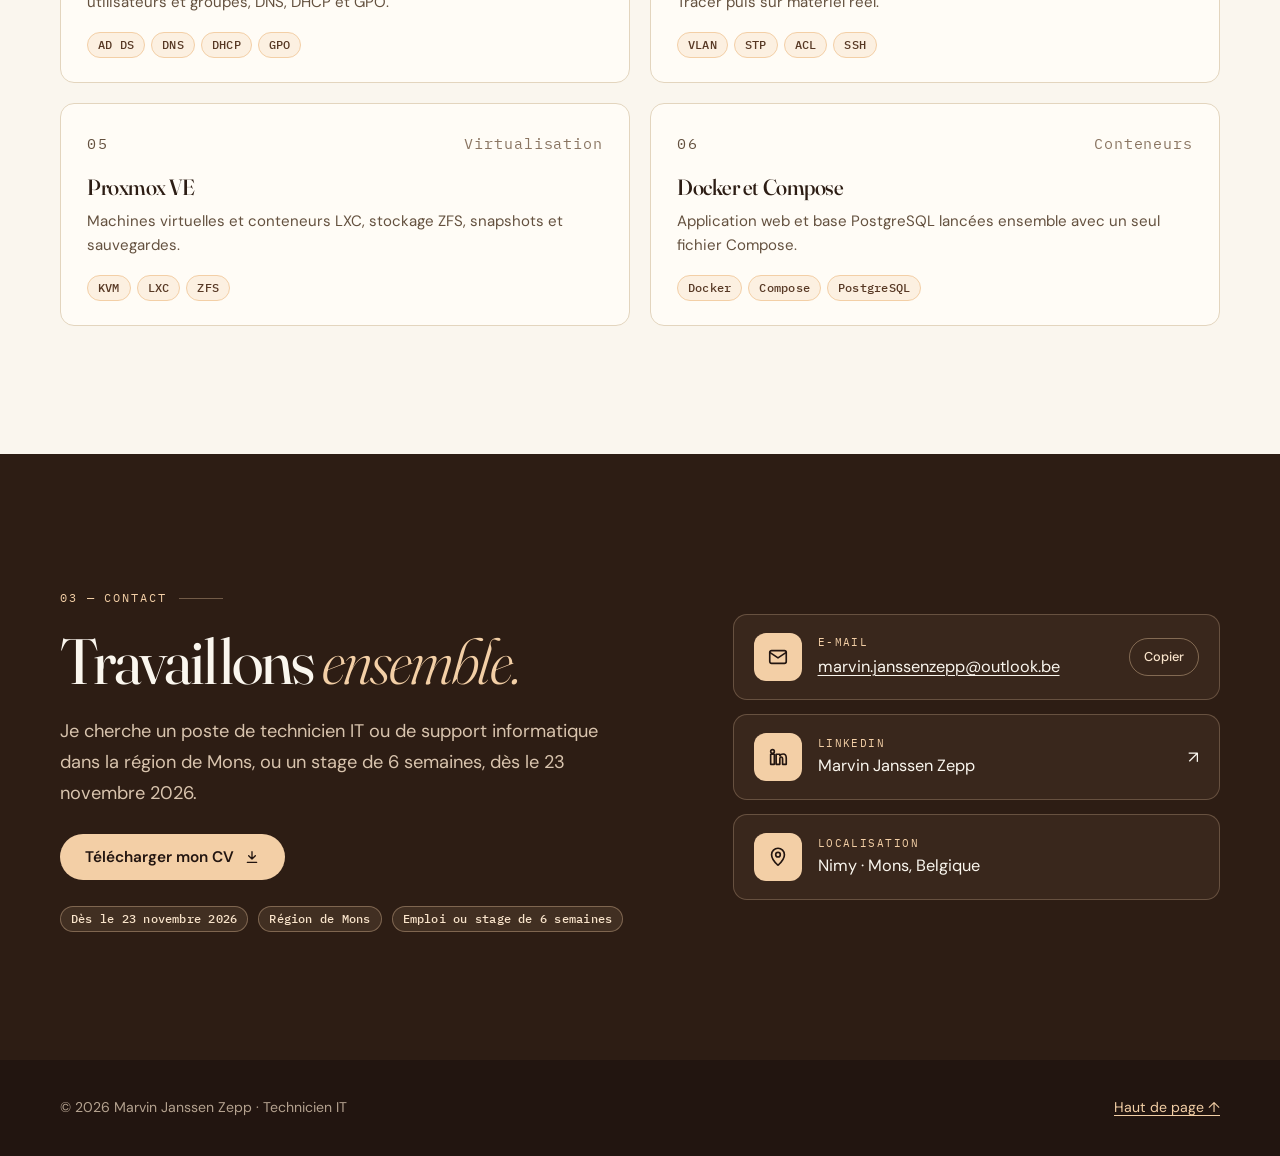
==== commit 0f4c670b: "Disponibilité : dès le 23 novembre 2026 (site et CV) Co-Authored-By: Claude Opus 5.5 <noreply@anthro" ====
--- a/index.html
+++ b/index.html
@@ -4,7 +4,7 @@
     <meta charset="utf-8">
     <meta name="viewport" content="width=device-width, initial-scale=1">
     <title>Marvin Janssen Zepp — Technicien IT · support et infrastructure</title>
-    <meta name="description" content="Portfolio de Marvin Janssen Zepp, technicien IT junior à Mons : Windows Server, Active Directory, Hyper-V, Proxmox, réseau Cisco, Zabbix, Docker. Disponible dès la mi-novembre 2026 pour un emploi ou un stage de 6 semaines.">
+    <meta name="description" content="Portfolio de Marvin Janssen Zepp, technicien IT junior à Mons : Windows Server, Active Directory, Hyper-V, Proxmox, réseau Cisco, Zabbix, Docker. Disponible dès le 23 novembre 2026 pour un emploi ou un stage de 6 semaines.">
     <meta name="author" content="Marvin Janssen Zepp">
     <meta name="theme-color" content="#2D1D14">
     <link rel="canonical" href="https://marvin32165.github.io/Portfolio/">
@@ -13,7 +13,7 @@
     <meta property="og:locale" content="fr_BE">
     <meta property="og:site_name" content="Marvin Janssen Zepp — Portfolio">
     <meta property="og:title" content="Marvin Janssen Zepp — Technicien IT · support et infrastructure">
-    <meta property="og:description" content="Windows Server, Active Directory, Hyper-V, Proxmox, réseau Cisco, Zabbix, Docker. Technicien IT junior, rigoureux et autonome — disponible dès la mi-novembre 2026.">
+    <meta property="og:description" content="Windows Server, Active Directory, Hyper-V, Proxmox, réseau Cisco, Zabbix, Docker. Technicien IT junior, rigoureux et autonome — disponible dès le 23 novembre 2026.">
     <meta property="og:url" content="https://marvin32165.github.io/Portfolio/">
     <meta property="og:image" content="https://marvin32165.github.io/Portfolio/assets/img/og.png">
     <meta property="og:image:width" content="1200">
@@ -77,7 +77,7 @@
     <div class="container">
         <div class="hero__grid">
             <div class="hero__text">
-                <p class="hero__status reveal"><i aria-hidden="true"></i> Disponible dès la mi-novembre 2026</p>
+                <p class="hero__status reveal"><i aria-hidden="true"></i> Disponible dès le 23 novembre 2026</p>
                 <h1 class="hero__name reveal" style="--d:.05s">Marvin<br><em>Janssen</em> Zepp</h1>
                 <p class="hero__role reveal" style="--d:.1s">Technicien IT junior · support, systèmes &amp; réseaux</p>
                 <p class="hero__lead reveal" style="--d:.15s">
@@ -99,7 +99,7 @@
                     <p class="idcard__title">Support, systèmes &amp; réseaux</p>
                     <dl class="idcard__list">
                         <div><dt class="k">Recherche</dt><dd class="v">Emploi de technicien IT, ou stage de 6 semaines</dd></div>
-                        <div><dt class="k">Dès</dt><dd class="v">Mi-novembre 2026</dd></div>
+                        <div><dt class="k">Dès</dt><dd class="v">23 novembre 2026</dd></div>
                         <div><dt class="k">Région</dt><dd class="v">Mons · Nimy, Belgique</dd></div>
                         <div><dt class="k">Formation</dt><dd class="v">Administrateur système orienté virtualisation, Technocité</dd></div>
                         <div><dt class="k">Expérience</dt><dd class="v">Référent informatique en ASBL, 2023 – 2025</dd></div>
@@ -286,10 +286,10 @@
             <div class="reveal">
                 <p class="section__num">03 — Contact</p>
                 <h2 class="contact__title">Travaillons <em>ensemble.</em></h2>
-                <p class="contact__lead">Je cherche un poste de technicien IT ou de support informatique dans la région de Mons, ou un stage de 6 semaines, dès la mi-novembre 2026.</p>
+                <p class="contact__lead">Je cherche un poste de technicien IT ou de support informatique dans la région de Mons, ou un stage de 6 semaines, dès le 23 novembre 2026.</p>
                 <p class="contact__cv"><a class="btn btn--peach" href="assets/cv/CV-Marvin-Janssen-Zepp.pdf" download>Télécharger mon CV <svg viewBox="0 0 24 24" fill="none" stroke="currentColor" stroke-width="2" stroke-linecap="round" stroke-linejoin="round" aria-hidden="true"><path d="M12 4v11M7 10l5 5 5-5M5 20h14"/></svg></a></p>
                 <div class="contact__avail">
-                    <span class="tag">Dès la mi-novembre 2026</span>
+                    <span class="tag">Dès le 23 novembre 2026</span>
                     <span class="tag">Région de Mons</span>
                     <span class="tag">Emploi ou stage de 6 semaines</span>
                 </div>
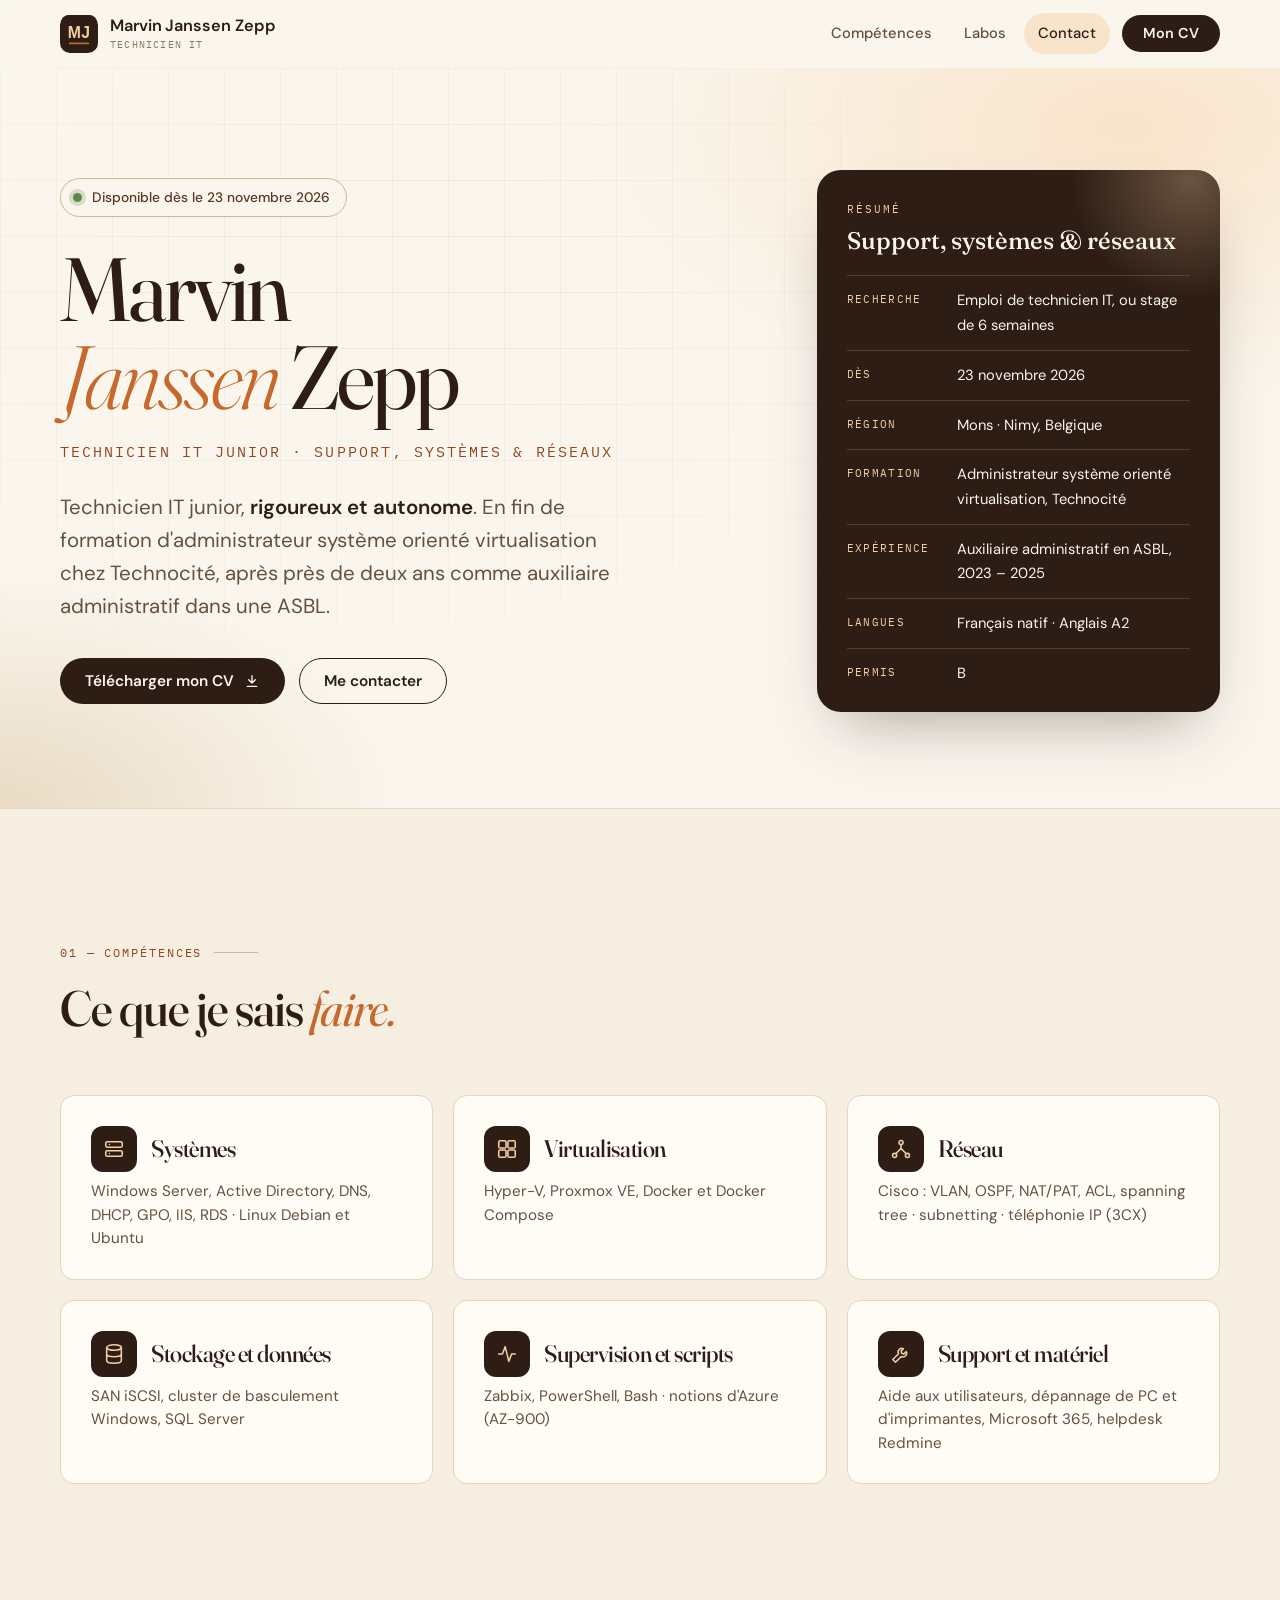
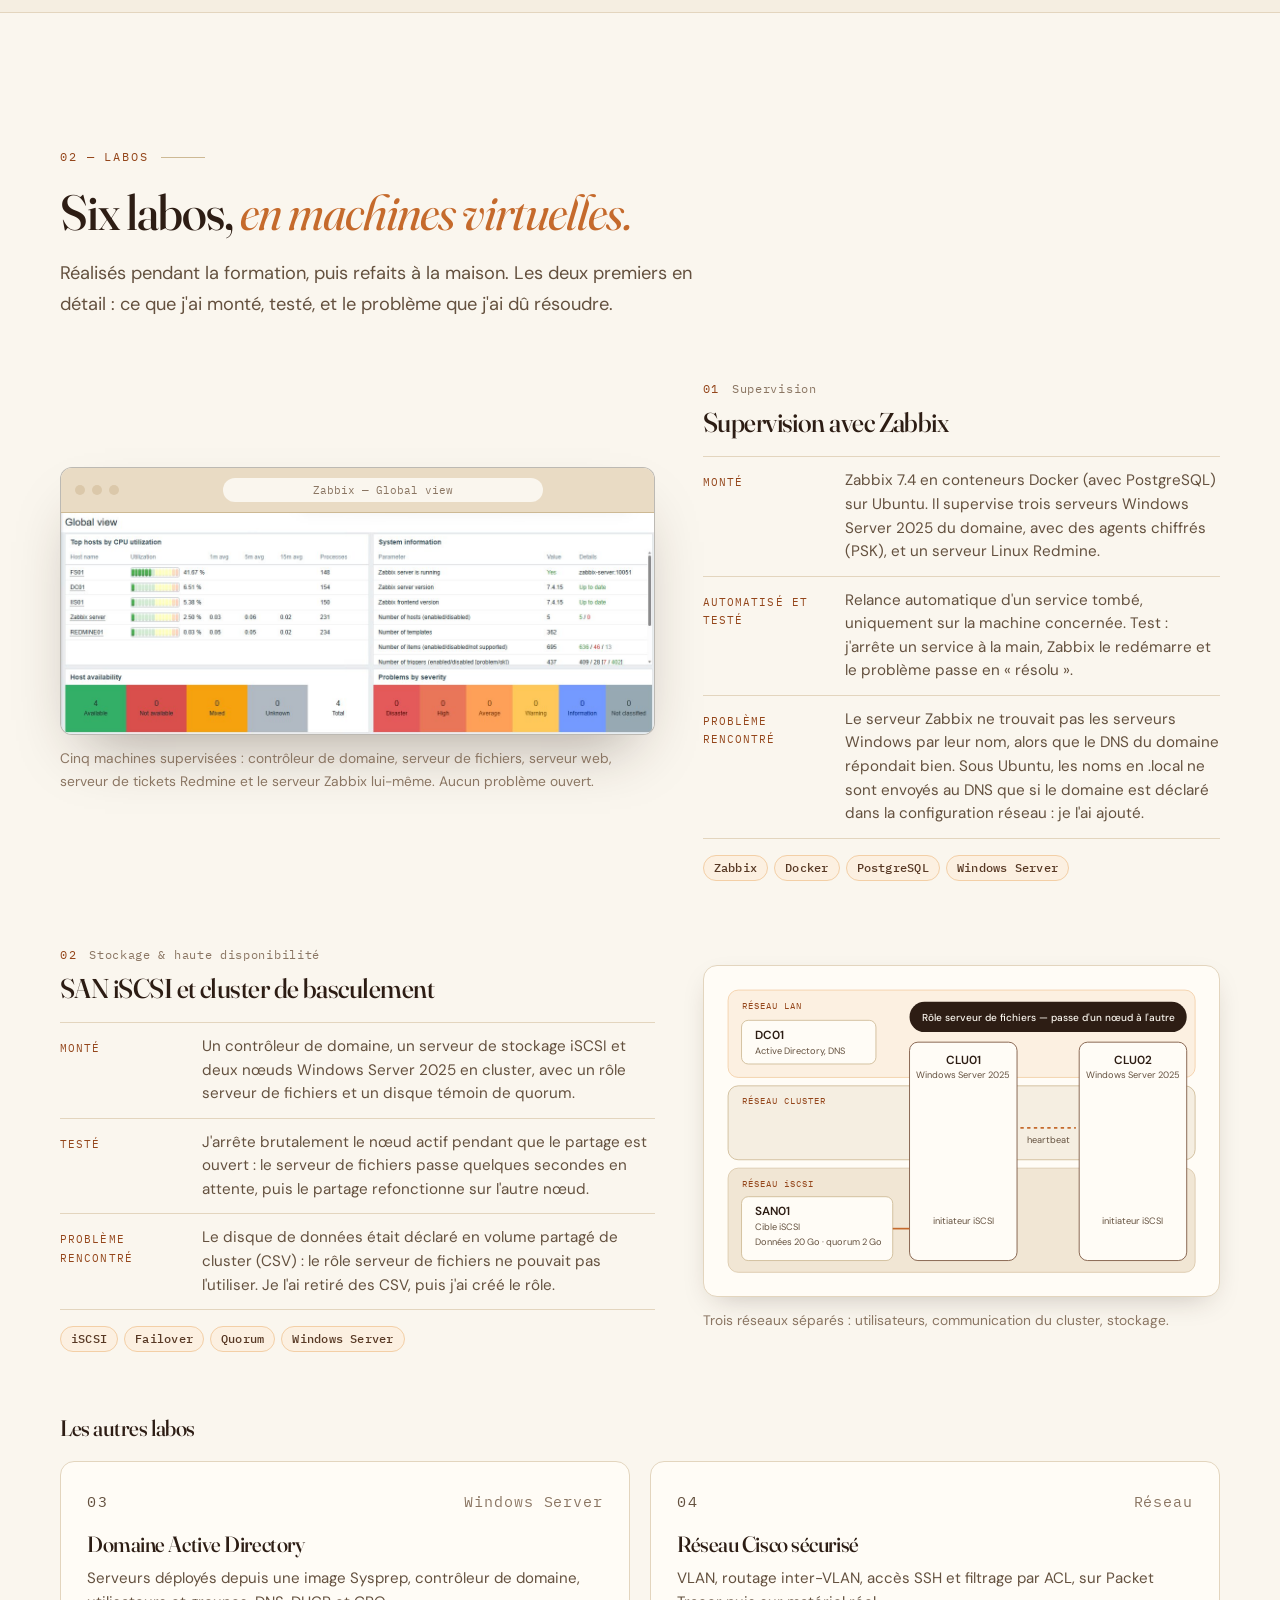
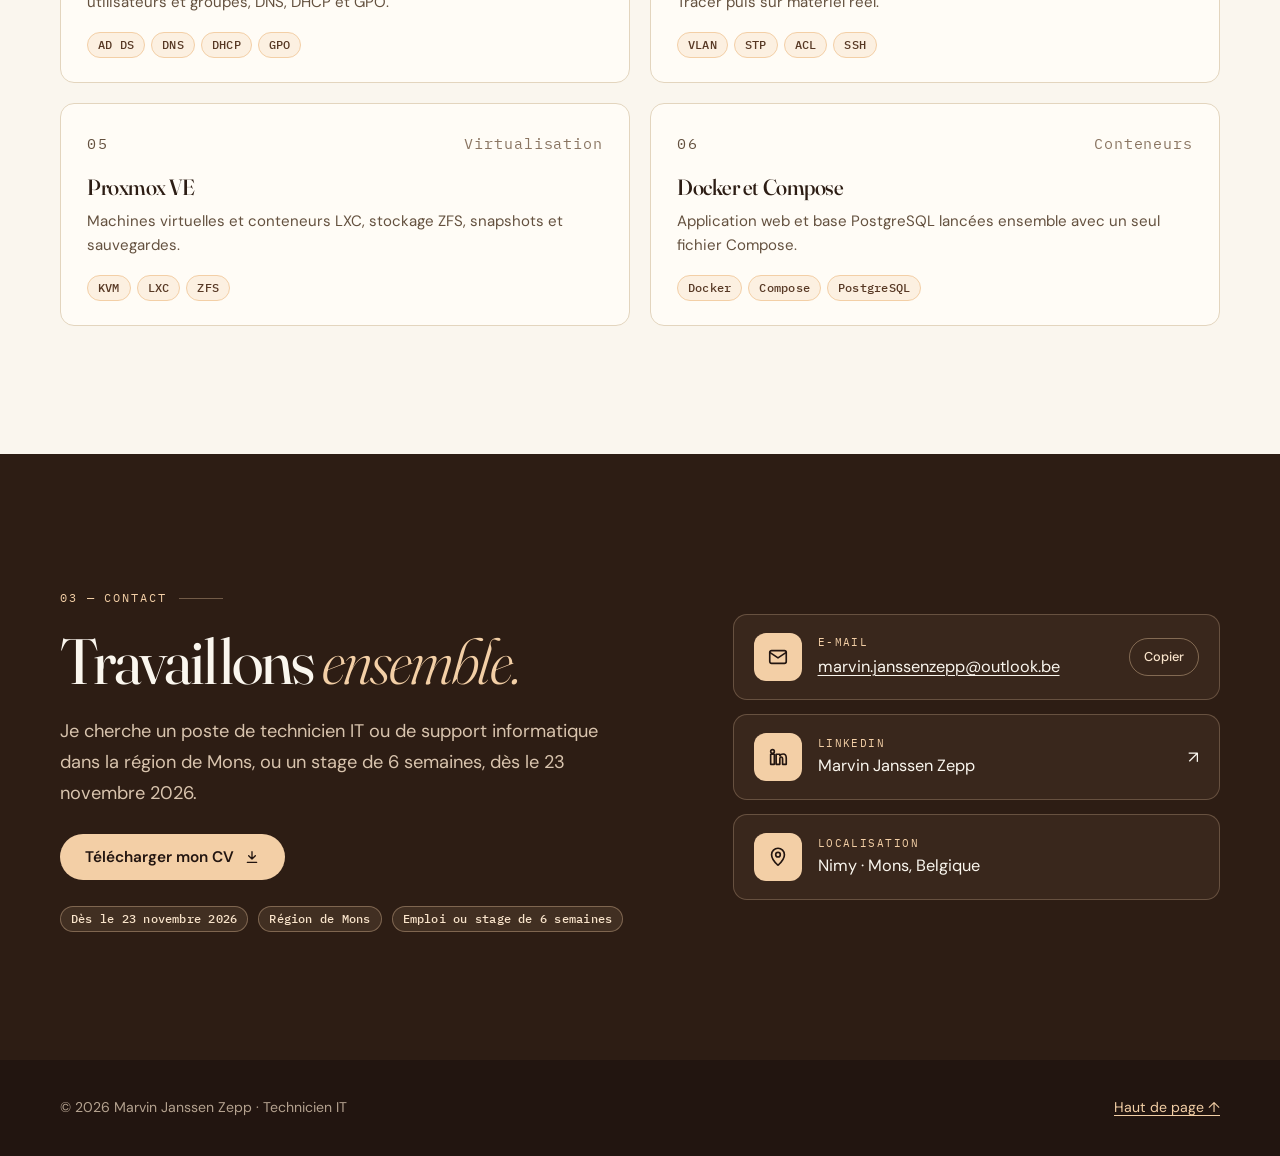
==== commit ae1192ed: "Rôle à l'ASBL décrit fidèlement (auxiliaire administratif, aide informatique ponctuelle) Co-Authored" ====
--- a/index.html
+++ b/index.html
@@ -35,7 +35,7 @@
         "jobTitle": "Technicien IT — support et infrastructure",
         "email": "mailto:marvin.janssenzepp@outlook.be",
         "url": "https://marvin32165.github.io/Portfolio/",
-        "sameAs": ["https://www.linkedin.com/in/marvin-janssen-zepp-205212231"],
+        "sameAs": ["https://www.linkedin.com/in/marvin-janssen-zepp"],
         "address": { "@type": "PostalAddress", "postalCode": "7020", "addressLocality": "Nimy (Mons)", "addressCountry": "BE" },
         "knowsLanguage": ["fr", "en"],
         "knowsAbout": ["Windows Server", "Active Directory", "Hyper-V", "Proxmox", "Cisco", "Zabbix", "Docker", "Support informatique"]
@@ -81,8 +81,8 @@
                 <h1 class="hero__name reveal" style="--d:.05s">Marvin<br><em>Janssen</em> Zepp</h1>
                 <p class="hero__role reveal" style="--d:.1s">Technicien IT junior · support, systèmes &amp; réseaux</p>
                 <p class="hero__lead reveal" style="--d:.15s">
-                    Technicien IT junior, <strong>rigoureux et autonome</strong>. Deux ans de référent informatique
-                    dans une ASBL, et en fin de formation d'administrateur système orienté virtualisation chez Technocité.
+                    Technicien IT junior, <strong>rigoureux et autonome</strong>. En fin de formation d'administrateur
+                    système orienté virtualisation chez Technocité, après près de deux ans comme auxiliaire administratif dans une ASBL.
                 </p>
                 <div class="hero__actions reveal" style="--d:.2s">
                     <a class="btn btn--primary" href="assets/cv/CV-Marvin-Janssen-Zepp.pdf" download>
@@ -102,7 +102,7 @@
                         <div><dt class="k">Dès</dt><dd class="v">23 novembre 2026</dd></div>
                         <div><dt class="k">Région</dt><dd class="v">Mons · Nimy, Belgique</dd></div>
                         <div><dt class="k">Formation</dt><dd class="v">Administrateur système orienté virtualisation, Technocité</dd></div>
-                        <div><dt class="k">Expérience</dt><dd class="v">Référent informatique en ASBL, 2023 – 2025</dd></div>
+                        <div><dt class="k">Expérience</dt><dd class="v">Auxiliaire administratif en ASBL, 2023 – 2025</dd></div>
                         <div><dt class="k">Langues</dt><dd class="v">Français natif · Anglais A2</dd></div>
                         <div><dt class="k">Permis</dt><dd class="v">B</dd></div>
                     </dl>
@@ -302,7 +302,7 @@
                     <button class="copy-btn" type="button" data-copy="marvin.janssenzepp@outlook.be" hidden>Copier</button>
                 </li>
                 <li>
-                    <a class="contact__item" href="https://www.linkedin.com/in/marvin-janssen-zepp-205212231" target="_blank" rel="noopener noreferrer">
+                    <a class="contact__item" href="https://www.linkedin.com/in/marvin-janssen-zepp" target="_blank" rel="noopener noreferrer">
                         <span class="contact__ico" aria-hidden="true"><svg viewBox="0 0 24 24" fill="none" stroke="currentColor" stroke-width="1.8" stroke-linecap="round" stroke-linejoin="round"><path d="M4 9h4v11H4zM6 4a2 2 0 1 1 0 4 2 2 0 0 1 0-4zM10 9h4v1.6c.7-1.1 2-1.9 3.6-1.9 3 0 3.4 2 3.4 4.5V20h-4v-5.7c0-1.3-.2-2.3-1.6-2.3s-1.4 1.1-1.4 2.3V20h-4z"/></svg></span>
                         <div><p class="contact__k">LinkedIn</p><p class="contact__v">Marvin Janssen Zepp<span class="sr-only"> (nouvel onglet)</span></p></div>
                         <span aria-hidden="true">↗</span>
